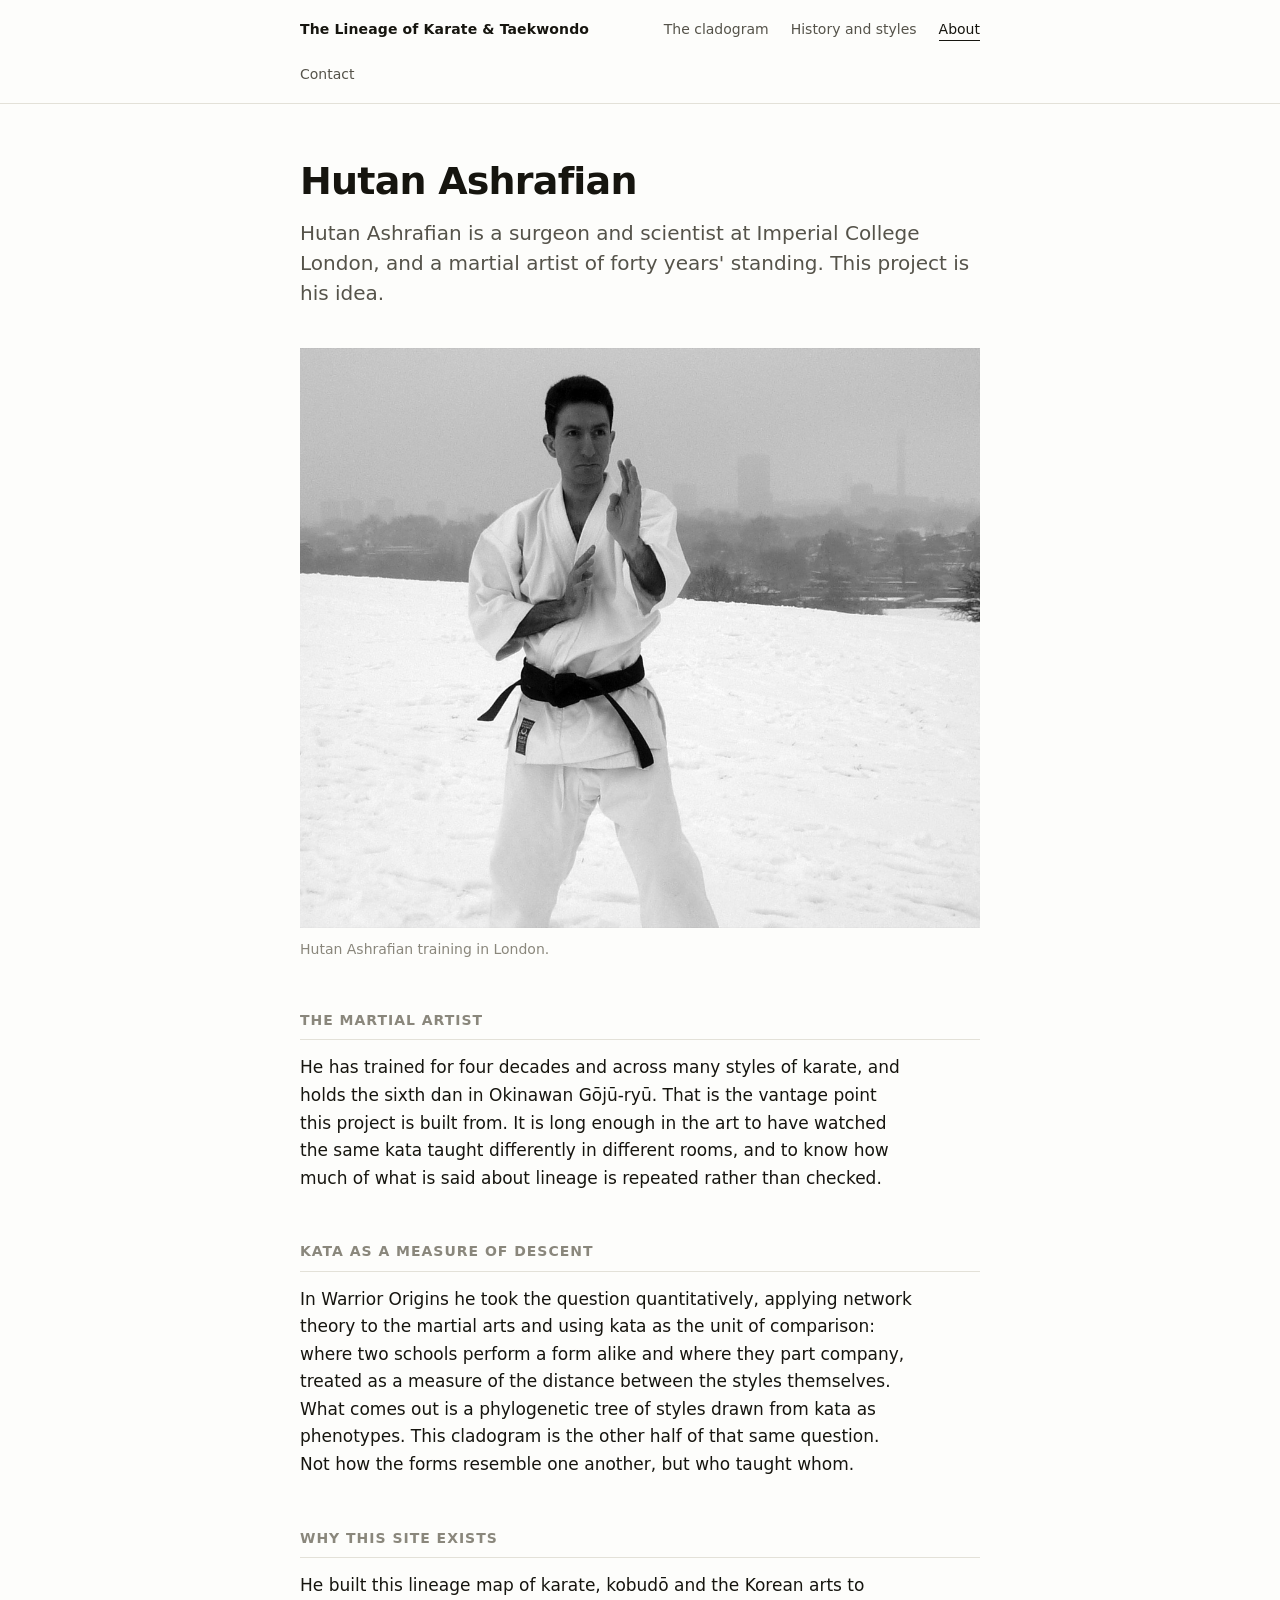
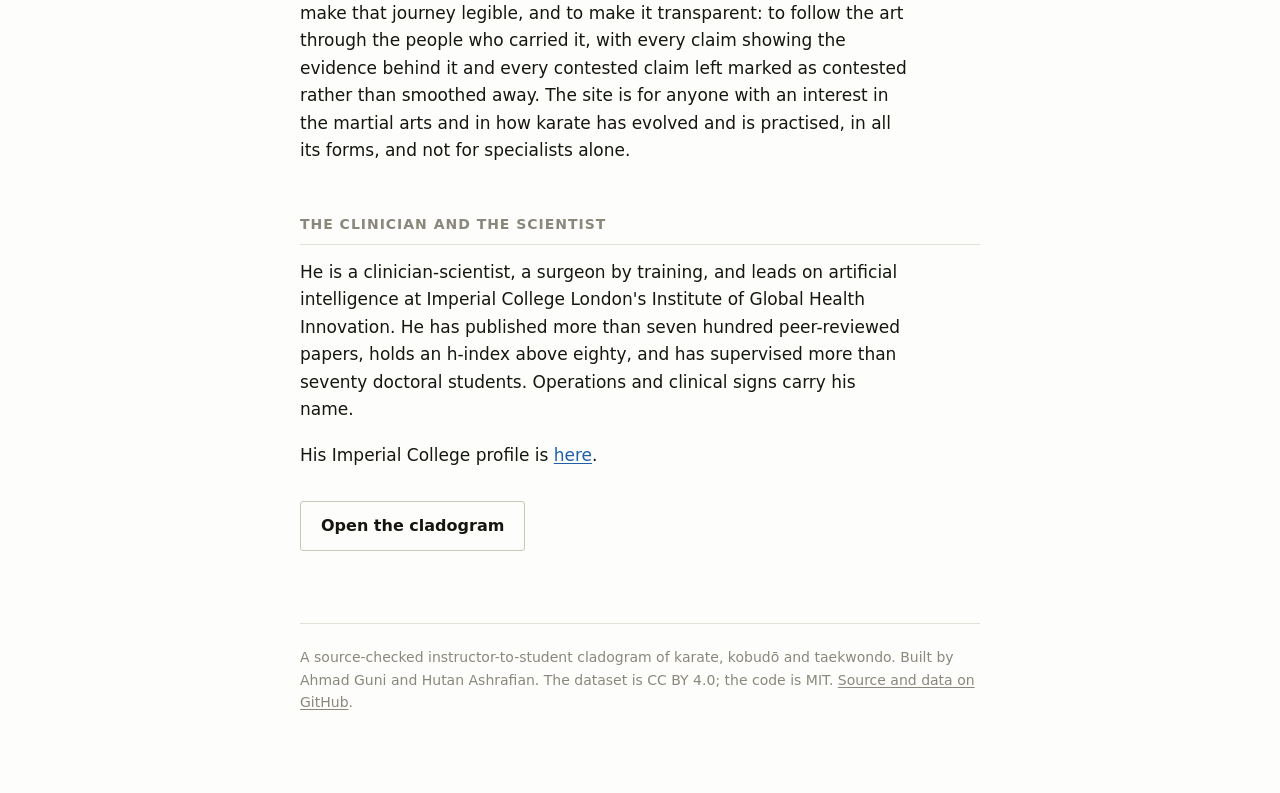
==== docs/about/index.html @ c8b258c3 "A quieter site: typography, measure and space The chart is the graphic on this site, so the pages ar" ====
<!doctype html>
<html lang="en"><head>
<meta charset="utf-8">
<meta name="viewport" content="width=device-width, initial-scale=1">
<title>Hutan Ashrafian — The Lineage of Karate &amp; Taekwondo</title>
<meta name="description" content="Hutan Ashrafian, Institute of Global Health Innovation, Imperial College London, co-author of the karate lineage project.">
<style>
/* Typography and nothing else. The chart is the graphic on this site; these
   pages are for reading, so the only design decisions here are measure, scale
   and space. No gradients, no shadows, no accent panels, no icons. */
:root { color-scheme: light dark;
  --ink: #16150f; --ink-2: #55534a; --muted: #8a877c;
  --rule: #e3e1d8; --rule-2: #c9c6b8; --bg: #fdfdfb; --bg-2: #f7f6f1;
  --link: #1f5fa8; }
@media (prefers-color-scheme: dark) {
  :root { --ink: #f2f1ec; --ink-2: #c0bdb2; --muted: #8a877c;
    --rule: #2b2a26; --rule-2: #3d3b35; --bg: #100f0d; --bg-2: #191814;
    --link: #7fb3f0; }
}
* { box-sizing: border-box; }
html { -webkit-text-size-adjust: 100%; }
body { margin: 0; background: var(--bg); color: var(--ink);
  font: 17px/1.62 -apple-system, BlinkMacSystemFont, "Segoe UI", system-ui, sans-serif;
  font-feature-settings: "kern" 1; text-rendering: optimizeLegibility; }

header { border-bottom: 1px solid var(--rule); }
nav { max-width: 46rem; margin: 0 auto; padding: 18px 28px;
  display: flex; gap: 22px; align-items: baseline; flex-wrap: wrap; }
nav .brand { font-size: 14px; font-weight: 600; letter-spacing: .01em;
  color: var(--ink); margin-right: auto; text-decoration: none; }
nav a { font-size: 14px; color: var(--ink-2); text-decoration: none; }
nav a:hover { color: var(--link); }
nav a.here { color: var(--ink); box-shadow: inset 0 -1px 0 var(--ink); }

main { max-width: 46rem; margin: 0 auto; padding: 56px 28px 80px; }
h1 { font-size: clamp(30px, 5vw, 38px); line-height: 1.14; letter-spacing: -.021em;
  font-weight: 660; margin: 0 0 14px; }
.standfirst { font-size: 20px; line-height: 1.5; color: var(--ink-2);
  margin: 0 0 40px; max-width: 34em; }
h2 { font-size: 14px; font-weight: 660; letter-spacing: .07em; text-transform: uppercase;
  color: var(--muted); margin: 48px 0 14px; padding-bottom: 8px;
  border-bottom: 1px solid var(--rule); }
p { margin: 0 0 18px; max-width: 36em; }
a { color: var(--link); text-decoration-thickness: 1px; text-underline-offset: 2px; }

figure { margin: 0 0 40px; }
figure img { width: 100%; height: auto; display: block; }
figcaption { font-size: 14px; color: var(--muted); margin-top: 10px; }

table { border-collapse: collapse; width: 100%; margin: 4px 0 30px; font-size: 15px;
  font-variant-numeric: tabular-nums; }
th { text-align: left; font-size: 11.5px; font-weight: 620; letter-spacing: .06em;
  text-transform: uppercase; color: var(--muted);
  border-bottom: 1px solid var(--rule-2); padding: 0 16px 8px 0; }
td { padding: 9px 16px 9px 0; border-bottom: 1px solid var(--rule);
  vertical-align: baseline; color: var(--ink-2); }
td:first-child { color: var(--ink); font-weight: 560; }
td.num, th.num { text-align: right; padding-right: 0; }
tbody tr:last-child td { border-bottom: 0; }

.note { font-size: 15px; color: var(--muted); max-width: 36em;
  padding-left: 18px; border-left: 2px solid var(--rule); margin: 26px 0; }
.gap { border-left-color: #b4462f; }
.gap b { color: #b4462f; font-weight: 600; }

.cta { display: inline-block; margin: 14px 0 0; font-size: 16px; font-weight: 560;
  color: var(--ink); text-decoration: none;
  border: 1px solid var(--rule-2); border-radius: 3px; padding: 11px 20px; }
.cta:hover { border-color: var(--ink); }

footer { max-width: 46rem; margin: 72px auto 0; padding-top: 22px;
  border-top: 1px solid var(--rule); font-size: 14px; line-height: 1.6;
  color: var(--muted); }
footer a { color: var(--muted); }
footer a:hover { color: var(--link); }

@media (max-width: 620px) {
  body { font-size: 16px; }
  main { padding: 40px 20px 64px; }
  nav { padding: 15px 20px; gap: 16px; }
  .standfirst { font-size: 18px; }
  table { font-size: 14px; } td, th { padding-right: 10px; }
}
</style>
</head><body>
<header><nav><a class="brand" href="../">The Lineage of Karate &amp; Taekwondo</a><a href="../">The cladogram</a><a href="../history/">History and styles</a><a href="../about/" class="here">About</a><a href="../contact/">Contact</a></nav></header>
<main>

<h1>Hutan Ashrafian</h1>
<p class="standfirst" data-key="about.standfirst">Hutan Ashrafian is a surgeon and scientist at Imperial College London, and a martial artist of forty years' standing. This project is his idea.</p>

<figure>
  <img src="../img/hutan-training.jpg" width="1100" height="939" loading="lazy"
       alt="Hutan Ashrafian in a white karategi and black belt, standing in a guard
            position on snow-covered ground, with a city skyline behind him.">
  <figcaption><span data-key="about.caption">Hutan Ashrafian training in London.</span></figcaption>
</figure>

<h2>The martial artist</h2>
<p data-key="about.karate">He has trained for four decades and across many styles of karate, and holds the sixth dan in Okinawan Gōjū-ryū. That is the vantage point this project is built from. It is long enough in the art to have watched the same kata taught differently in different rooms, and to know how much of what is said about lineage is repeated rather than checked.</p>

<h2>Kata as a measure of descent</h2>
<p data-key="about.origins">In Warrior Origins he took the question quantitatively, applying network theory to the martial arts and using kata as the unit of comparison: where two schools perform a form alike and where they part company, treated as a measure of the distance between the styles themselves. What comes out is a phylogenetic tree of styles drawn from kata as phenotypes. This cladogram is the other half of that same question. Not how the forms resemble one another, but who taught whom.</p>

<h2>Why this site exists</h2>
<p data-key="about.project">He built this lineage map of karate, kobudō and the Korean arts to make that journey legible, and to make it transparent: to follow the art through the people who carried it, with every claim showing the evidence behind it and every contested claim left marked as contested rather than smoothed away. The site is for anyone with an interest in the martial arts and in how karate has evolved and is practised, in all its forms, and not for specialists alone.</p>

<h2>The clinician and the scientist</h2>
<p data-key="about.role">He is a clinician-scientist, a surgeon by training, and leads on artificial intelligence at Imperial College London's Institute of Global Health Innovation. He has published more than seven hundred peer-reviewed papers, holds an h-index above eighty, and has supervised more than seventy doctoral students. Operations and clinical signs carry his name.</p>

<p>His Imperial College profile is
<a href="https://profiles.imperial.ac.uk/h.ashrafian">here</a>.</p>

<p><a class="cta" href="../">Open the cladogram</a></p>

<div id="editbar" hidden></div>
<footer>A source-checked instructor-to-student cladogram of karate, kobudō and taekwondo.
Built by Ahmad Guni and Hutan Ashrafian. The dataset is CC BY 4.0; the code is MIT.
<a href="https://github.com/amg-ai-labs/karate-lineage">Source and data on GitHub</a>.</footer>
</main>
<script id="content" type="application/json">{"history": {"standfirst": "Karate's history is usually told as a lineage chart on a dojo wall. This project treats it as a dataset instead, and every figure on this page is computed from it rather than typed.", "towns": "Before karate had that name it was ti, and it was practised in the Ryukyu Kingdom in three places a few miles apart and quite distinct: Shuri, the royal capital; Naha, the port; and Tomari, the smaller harbour between them. The distinction is not geographical trivia. It is the deepest division in the data, and almost every style alive today traces to one of them, or to Kanbun Uechi's separate importation from Fujian.", "chinese": "Every Okinawan tradition names Chinese teachers, and almost none of them can be identified with confidence. Ryu Ryu Ko, who taught Higaonna Kanryo, has no securely established Chinese name. Kusanku is a title rather than a name. The dataset records these figures because the tradition does, marks them at low confidence, and does not pretend the identification is settled.", "founding": "Almost nothing called a ryu is older than the twentieth century. The names arrived when the art was formalised, taken to Japan and taught in schools and universities, which is why a style's founding date is so often decades after the death of the man it claims descent from.", "anachronism": "That ordering is also a warning about lineage charts. A style founded in 1956 cannot have been practised by a man who died in 1915, however genuinely he stands in its ancestry. The pipeline enforces this: a style tag that postdates a person's lifetime is dropped, on the principle that descent is not membership.", "kata": "Kata carry history that the lineage charts lose, because a form travels even when the teaching relationship is unrecorded. Each is held with its meaning, era, likely creator and modifier, the styles that practise it, and its relationship to similarly named forms: the same kata under another name, a close variant, a later derivative, a shared ancestor, or merely a shared name.", "reading": "People sit in the decade they were born, so the chart is a timeline as well as a tree. Line weight and pattern carry meaning: a solid line is the teacher whose style the student went on to carry, a dash-dot line is study that did not carry the style, and dots mean the claim is thinly evidenced. Colour is the originating tradition. The full key is in the chart itself."}, "about": {"caption": "Hutan Ashrafian training in London.", "standfirst": "Hutan Ashrafian is a surgeon and scientist at Imperial College London, and a martial artist of forty years' standing. This project is his idea.", "karate": "He has trained for four decades and across many styles of karate, and holds the sixth dan in Okinawan Gōjū-ryū. That is the vantage point this project is built from. It is long enough in the art to have watched the same kata taught differently in different rooms, and to know how much of what is said about lineage is repeated rather than checked.", "origins": "In Warrior Origins he took the question quantitatively, applying network theory to the martial arts and using kata as the unit of comparison: where two schools perform a form alike and where they part company, treated as a measure of the distance between the styles themselves. What comes out is a phylogenetic tree of styles drawn from kata as phenotypes. This cladogram is the other half of that same question. Not how the forms resemble one another, but who taught whom.", "project": "He built this lineage map of karate, kobudō and the Korean arts to make that journey legible, and to make it transparent: to follow the art through the people who carried it, with every claim showing the evidence behind it and every contested claim left marked as contested rather than smoothed away. The site is for anyone with an interest in the martial arts and in how karate has evolved and is practised, in all its forms, and not for specialists alone.", "role": "He is a clinician-scientist, a surgeon by training, and leads on artificial intelligence at Imperial College London's Institute of Global Health Innovation. He has published more than seven hundred peer-reviewed papers, holds an h-index above eighty, and has supervised more than seventy doctoral students. Operations and clinical signs carry his name."}, "contact": {"standfirst": "Corrections are welcome, and the more specific they are the better.", "corrections": "If something here is wrong and you know the material, the most useful thing you can send is the claim, the correction, and where the correction comes from. A claim with no source is not a weak claim, it is not a claim: it will be recorded at low confidence or not at all. Page references from books are ideal, and Japanese, Okinawan, Chinese and Korean sources are especially welcome.", "how": "The surest route is the issue tracker on GitHub, because a correction filed there is recorded with its reasoning and can be traced afterwards by anyone who wonders why a claim reads as it does. Corrections sent privately are welcome too, and are treated the same way: they go into the override files with their source and their reason attached.", "issues": "Anything technical, or a correction you would rather file publicly, can go to the issue tracker on GitHub, where it is recorded with its reasoning and can be traced afterwards.", "citation": "If you use the dataset, please cite it. The citation is in CITATION.cff in the repository, and the data is CC BY 4.0."}}</script>
<script>
/* Editing the prose from the page. Add #edit to the address to turn every
   passage into a text box. Nothing is saved to the site, which is static and
   has no server: the button downloads site_content.json, and dropping that
   file into pipeline/ and rebuilding is what publishes it. That is the same
   route every correction in this project takes. */
(function () {
  var on = location.hash.indexOf("edit") >= 0;
  var bar = document.getElementById("editbar");
  function paint() {
    bar.hidden = !on;
    bar.textContent = "";
    document.querySelectorAll("[data-key]").forEach(function (el) {
      el.contentEditable = on ? "true" : "false";
      el.style.outline = on ? "1px dashed #2a78d6" : "";
      el.style.padding = on ? "2px 4px" : "";
    });
    if (!on) return;
    var msg = document.createElement("p");
    msg.style.cssText = "font-size:14px;color:#52514e;margin:0 0 8px";
    msg.textContent = "Editing this page. The dashed passages are editable. "
      + "Nothing here changes the site until the file is exported and the site rebuilt.";
    var b = document.createElement("button");
    b.textContent = "Download the edited text";
    b.style.cssText = "font:inherit;font-size:14px;font-weight:600;color:#fff;"
      + "background:#2a78d6;border:0;border-radius:7px;padding:9px 16px;cursor:pointer";
    b.onclick = function () {
      var out = JSON.parse(document.getElementById("content").textContent);
      document.querySelectorAll("[data-key]").forEach(function (el) {
        var path = el.dataset.key.split(".");
        var node = out;
        for (var i = 0; i < path.length - 1; i++) node = node[path[i]];
        node[path[path.length - 1]] = el.innerText.trim();
      });
      var a = document.createElement("a");
      a.href = URL.createObjectURL(new Blob([JSON.stringify(out, null, 2)],
        { type: "application/json" }));
      a.download = "site_content.json";
      a.click();
    };
    bar.style.cssText = "border:1px solid #e1e0d9;border-radius:8px;padding:14px 16px;"
      + "margin:24px 0 0;background:#f9f9f7";
    bar.append(msg, b);
  }
  addEventListener("hashchange", function () {
    on = location.hash.indexOf("edit") >= 0; paint();
  });
  paint();
})();
</script>

</body></html>
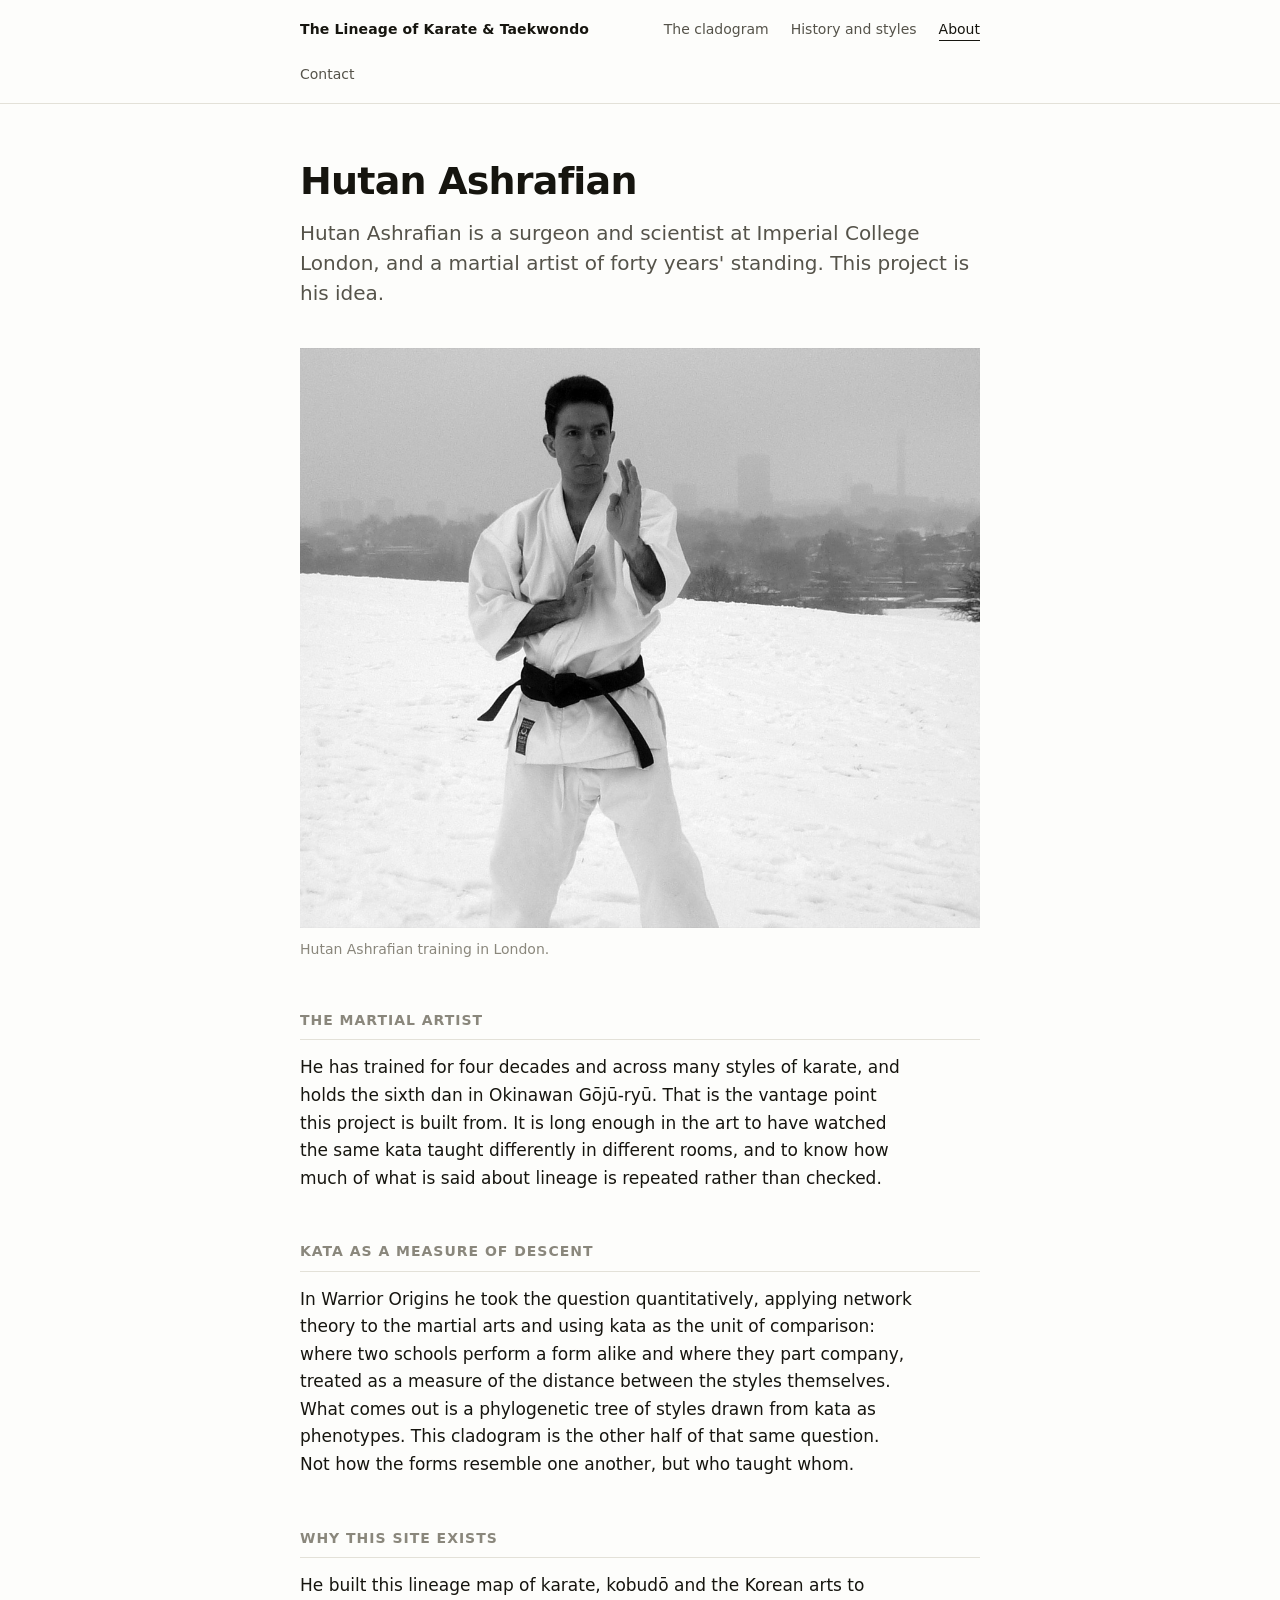
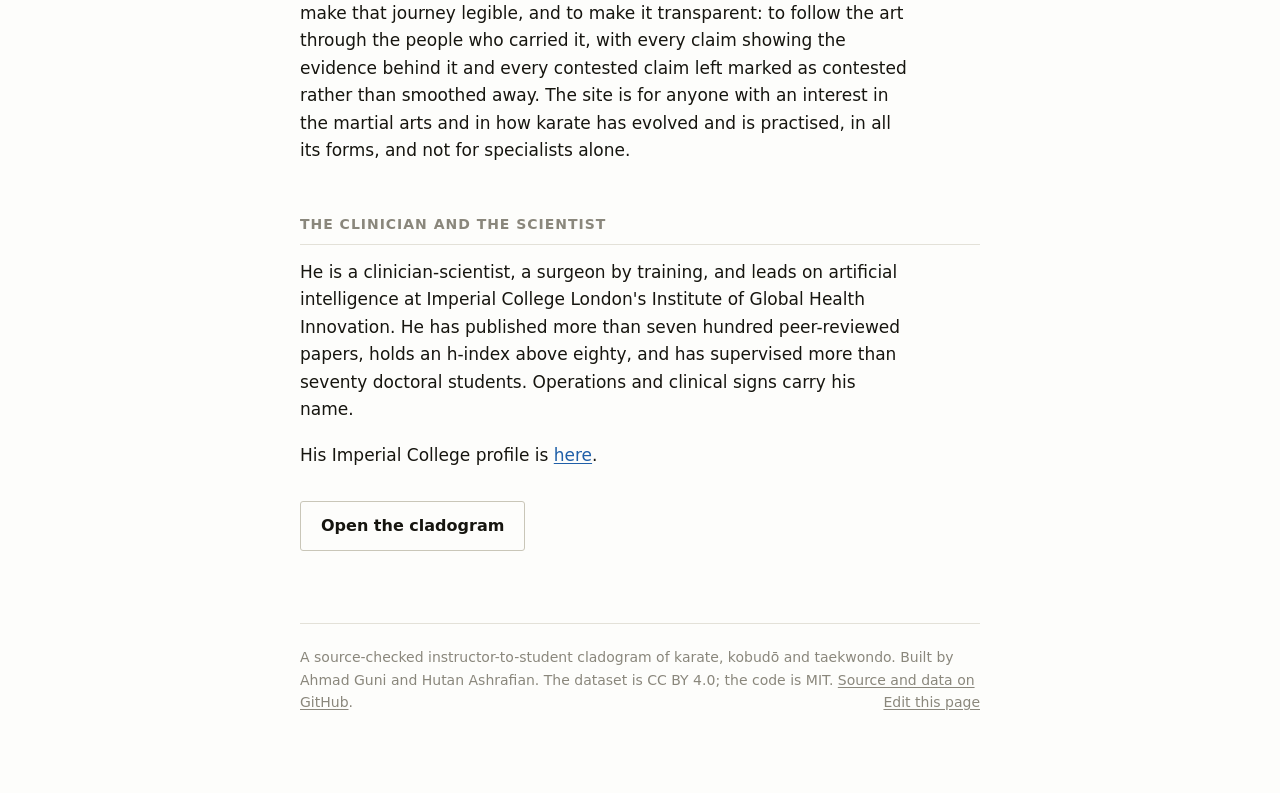
==== commit 28657de1: "TIFF, JPEG and PDF on every surface, asserted as a requirement Two panels genuinely had no image exp" ====
--- a/docs/about/index.html
+++ b/docs/about/index.html
@@ -74,6 +74,19 @@
 footer a { color: var(--muted); }
 footer a:hover { color: var(--link); }
 
+[data-key].editing { outline: 1px dashed var(--rule-2); outline-offset: 6px;
+  border-radius: 2px; }
+[data-key].editing:focus { outline: 1px solid var(--link); }
+#editbar { margin: 40px 0 0; padding: 22px 0 0; border-top: 1px solid var(--rule); }
+.ed-tally { font-size: 14px; color: var(--muted); margin: 0 0 12px; }
+.ed-row { display: flex; gap: 10px; flex-wrap: wrap; }
+.ed-btn { font: inherit; font-size: 15px; color: var(--ink); background: none;
+  border: 1px solid var(--rule-2); border-radius: 3px; padding: 9px 16px; cursor: pointer; }
+.ed-btn:hover { border-color: var(--ink); }
+.ed-btn.primary { border-color: var(--ink); font-weight: 560; }
+.ed-help { font-size: 14px; color: var(--muted); margin: 14px 0 0; max-width: 36em; }
+.ed-open { float: right; }
+
 @media (max-width: 620px) {
   body { font-size: 16px; }
   main { padding: 40px 20px 64px; }
@@ -120,34 +133,65 @@
 </main>
 <script id="content" type="application/json">{"history": {"standfirst": "Karate's history is usually told as a lineage chart on a dojo wall. This project treats it as a dataset instead, and every figure on this page is computed from it rather than typed.", "towns": "Before karate had that name it was ti, and it was practised in the Ryukyu Kingdom in three places a few miles apart and quite distinct: Shuri, the royal capital; Naha, the port; and Tomari, the smaller harbour between them. The distinction is not geographical trivia. It is the deepest division in the data, and almost every style alive today traces to one of them, or to Kanbun Uechi's separate importation from Fujian.", "chinese": "Every Okinawan tradition names Chinese teachers, and almost none of them can be identified with confidence. Ryu Ryu Ko, who taught Higaonna Kanryo, has no securely established Chinese name. Kusanku is a title rather than a name. The dataset records these figures because the tradition does, marks them at low confidence, and does not pretend the identification is settled.", "founding": "Almost nothing called a ryu is older than the twentieth century. The names arrived when the art was formalised, taken to Japan and taught in schools and universities, which is why a style's founding date is so often decades after the death of the man it claims descent from.", "anachronism": "That ordering is also a warning about lineage charts. A style founded in 1956 cannot have been practised by a man who died in 1915, however genuinely he stands in its ancestry. The pipeline enforces this: a style tag that postdates a person's lifetime is dropped, on the principle that descent is not membership.", "kata": "Kata carry history that the lineage charts lose, because a form travels even when the teaching relationship is unrecorded. Each is held with its meaning, era, likely creator and modifier, the styles that practise it, and its relationship to similarly named forms: the same kata under another name, a close variant, a later derivative, a shared ancestor, or merely a shared name.", "reading": "People sit in the decade they were born, so the chart is a timeline as well as a tree. Line weight and pattern carry meaning: a solid line is the teacher whose style the student went on to carry, a dash-dot line is study that did not carry the style, and dots mean the claim is thinly evidenced. Colour is the originating tradition. The full key is in the chart itself."}, "about": {"caption": "Hutan Ashrafian training in London.", "standfirst": "Hutan Ashrafian is a surgeon and scientist at Imperial College London, and a martial artist of forty years' standing. This project is his idea.", "karate": "He has trained for four decades and across many styles of karate, and holds the sixth dan in Okinawan Gōjū-ryū. That is the vantage point this project is built from. It is long enough in the art to have watched the same kata taught differently in different rooms, and to know how much of what is said about lineage is repeated rather than checked.", "origins": "In Warrior Origins he took the question quantitatively, applying network theory to the martial arts and using kata as the unit of comparison: where two schools perform a form alike and where they part company, treated as a measure of the distance between the styles themselves. What comes out is a phylogenetic tree of styles drawn from kata as phenotypes. This cladogram is the other half of that same question. Not how the forms resemble one another, but who taught whom.", "project": "He built this lineage map of karate, kobudō and the Korean arts to make that journey legible, and to make it transparent: to follow the art through the people who carried it, with every claim showing the evidence behind it and every contested claim left marked as contested rather than smoothed away. The site is for anyone with an interest in the martial arts and in how karate has evolved and is practised, in all its forms, and not for specialists alone.", "role": "He is a clinician-scientist, a surgeon by training, and leads on artificial intelligence at Imperial College London's Institute of Global Health Innovation. He has published more than seven hundred peer-reviewed papers, holds an h-index above eighty, and has supervised more than seventy doctoral students. Operations and clinical signs carry his name."}, "contact": {"standfirst": "Corrections are welcome, and the more specific they are the better.", "corrections": "If something here is wrong and you know the material, the most useful thing you can send is the claim, the correction, and where the correction comes from. A claim with no source is not a weak claim, it is not a claim: it will be recorded at low confidence or not at all. Page references from books are ideal, and Japanese, Okinawan, Chinese and Korean sources are especially welcome.", "how": "The surest route is the issue tracker on GitHub, because a correction filed there is recorded with its reasoning and can be traced afterwards by anyone who wonders why a claim reads as it does. Corrections sent privately are welcome too, and are treated the same way: they go into the override files with their source and their reason attached.", "issues": "Anything technical, or a correction you would rather file publicly, can go to the issue tracker on GitHub, where it is recorded with its reasoning and can be traced afterwards.", "citation": "If you use the dataset, please cite it. The citation is in CITATION.cff in the repository, and the data is CC BY 4.0."}}</script>
 <script>
-/* Editing the prose from the page. Add #edit to the address to turn every
-   passage into a text box. Nothing is saved to the site, which is static and
-   has no server: the button downloads site_content.json, and dropping that
-   file into pipeline/ and rebuilding is what publishes it. That is the same
-   route every correction in this project takes. */
+/* Editing the prose from the page itself.
+
+   Static site, no server, so nothing here writes to the web. What it does do is
+   keep your edits in this browser while you work, so you can rewrite a passage,
+   reload, come back tomorrow and still see it. When you are content, one button
+   downloads site_content.json; dropping that into pipeline/ and rebuilding is
+   what publishes it. Same route as every data correction in this project. */
 (function () {
+  var KEY = "karate-site-edits";
+  var store = {};
+  try { store = JSON.parse(localStorage.getItem(KEY) || "{}"); } catch (e) {}
   var on = location.hash.indexOf("edit") >= 0;
   var bar = document.getElementById("editbar");
-  function paint() {
+  var fields = [].slice.call(document.querySelectorAll("[data-key]"));
+
+  // apply anything already edited in this browser, whether or not editing is on
+  fields.forEach(function (el) {
+    if (store[el.dataset.key] !== undefined) el.textContent = store[el.dataset.key];
+  });
+
+  function save() {
+    fields.forEach(function (el) {
+      var base = el.dataset.original;
+      var now = el.innerText.trim();
+      if (now === base) delete store[el.dataset.key];
+      else store[el.dataset.key] = now;
+    });
+    try { localStorage.setItem(KEY, JSON.stringify(store)); } catch (e) {}
+    count();
+  }
+  var tally;
+  function count() {
+    if (!tally) return;
+    var n = Object.keys(store).length;
+    tally.textContent = n
+      ? n + (n === 1 ? " passage" : " passages") + " rewritten in this browser, not yet published."
+      : "No changes yet. Click any passage and type.";
+  }
+
+  function build() {
+    bar.textContent = "";
     bar.hidden = !on;
-    bar.textContent = "";
-    document.querySelectorAll("[data-key]").forEach(function (el) {
+    fields.forEach(function (el) {
+      if (el.dataset.original === undefined) el.dataset.original = el.innerText.trim();
       el.contentEditable = on ? "true" : "false";
-      el.style.outline = on ? "1px dashed #2a78d6" : "";
-      el.style.padding = on ? "2px 4px" : "";
+      el.classList.toggle("editing", on);
+      if (on && !el._wired) { el._wired = true; el.addEventListener("input", save); }
     });
     if (!on) return;
-    var msg = document.createElement("p");
-    msg.style.cssText = "font-size:14px;color:#52514e;margin:0 0 8px";
-    msg.textContent = "Editing this page. The dashed passages are editable. "
-      + "Nothing here changes the site until the file is exported and the site rebuilt.";
-    var b = document.createElement("button");
-    b.textContent = "Download the edited text";
-    b.style.cssText = "font:inherit;font-size:14px;font-weight:600;color:#fff;"
-      + "background:#2a78d6;border:0;border-radius:7px;padding:9px 16px;cursor:pointer";
-    b.onclick = function () {
+    tally = document.createElement("p"); tally.className = "ed-tally";
+    var row = document.createElement("div"); row.className = "ed-row";
+    function btn(label, fn, primary) {
+      var b = document.createElement("button");
+      b.className = "ed-btn" + (primary ? " primary" : "");
+      b.textContent = label; b.onclick = fn; row.appendChild(b); return b;
+    }
+    btn("Download the edited text", function () {
       var out = JSON.parse(document.getElementById("content").textContent);
-      document.querySelectorAll("[data-key]").forEach(function (el) {
+      fields.forEach(function (el) {
         var path = el.dataset.key.split(".");
         var node = out;
         for (var i = 0; i < path.length - 1; i++) node = node[path[i]];
@@ -156,18 +200,37 @@
       var a = document.createElement("a");
       a.href = URL.createObjectURL(new Blob([JSON.stringify(out, null, 2)],
         { type: "application/json" }));
-      a.download = "site_content.json";
-      a.click();
-    };
-    bar.style.cssText = "border:1px solid #e1e0d9;border-radius:8px;padding:14px 16px;"
-      + "margin:24px 0 0;background:#f9f9f7";
-    bar.append(msg, b);
-  }
+      a.download = "site_content.json"; a.click();
+    }, true);
+    btn("Revert this page", function () {
+      fields.forEach(function (el) {
+        el.textContent = el.dataset.original;
+        delete store[el.dataset.key];
+      });
+      try { localStorage.setItem(KEY, JSON.stringify(store)); } catch (e) {}
+      count();
+    });
+    btn("Done", function () { location.hash = ""; });
+    var help = document.createElement("p"); help.className = "ed-help";
+    help.textContent = "Click any outlined passage and rewrite it. Your changes stay in "
+      + "this browser as you work. To publish them, download the file and give it to me, "
+      + "or drop it into pipeline/ and rebuild.";
+    bar.append(tally, row, help);
+    count();
+  }
+
   addEventListener("hashchange", function () {
-    on = location.hash.indexOf("edit") >= 0; paint();
+    on = location.hash.indexOf("edit") >= 0; build();
   });
-  paint();
+  build();
+
+  // a way in that does not require knowing about the hash
+  var f = document.querySelector("footer");
+  if (f) {
+    var link = document.createElement("a");
+    link.href = "#edit"; link.className = "ed-open"; link.textContent = "Edit this page";
+    f.append(document.createTextNode(" "), link);
+  }
 })();
 </script>
-
 </body></html>
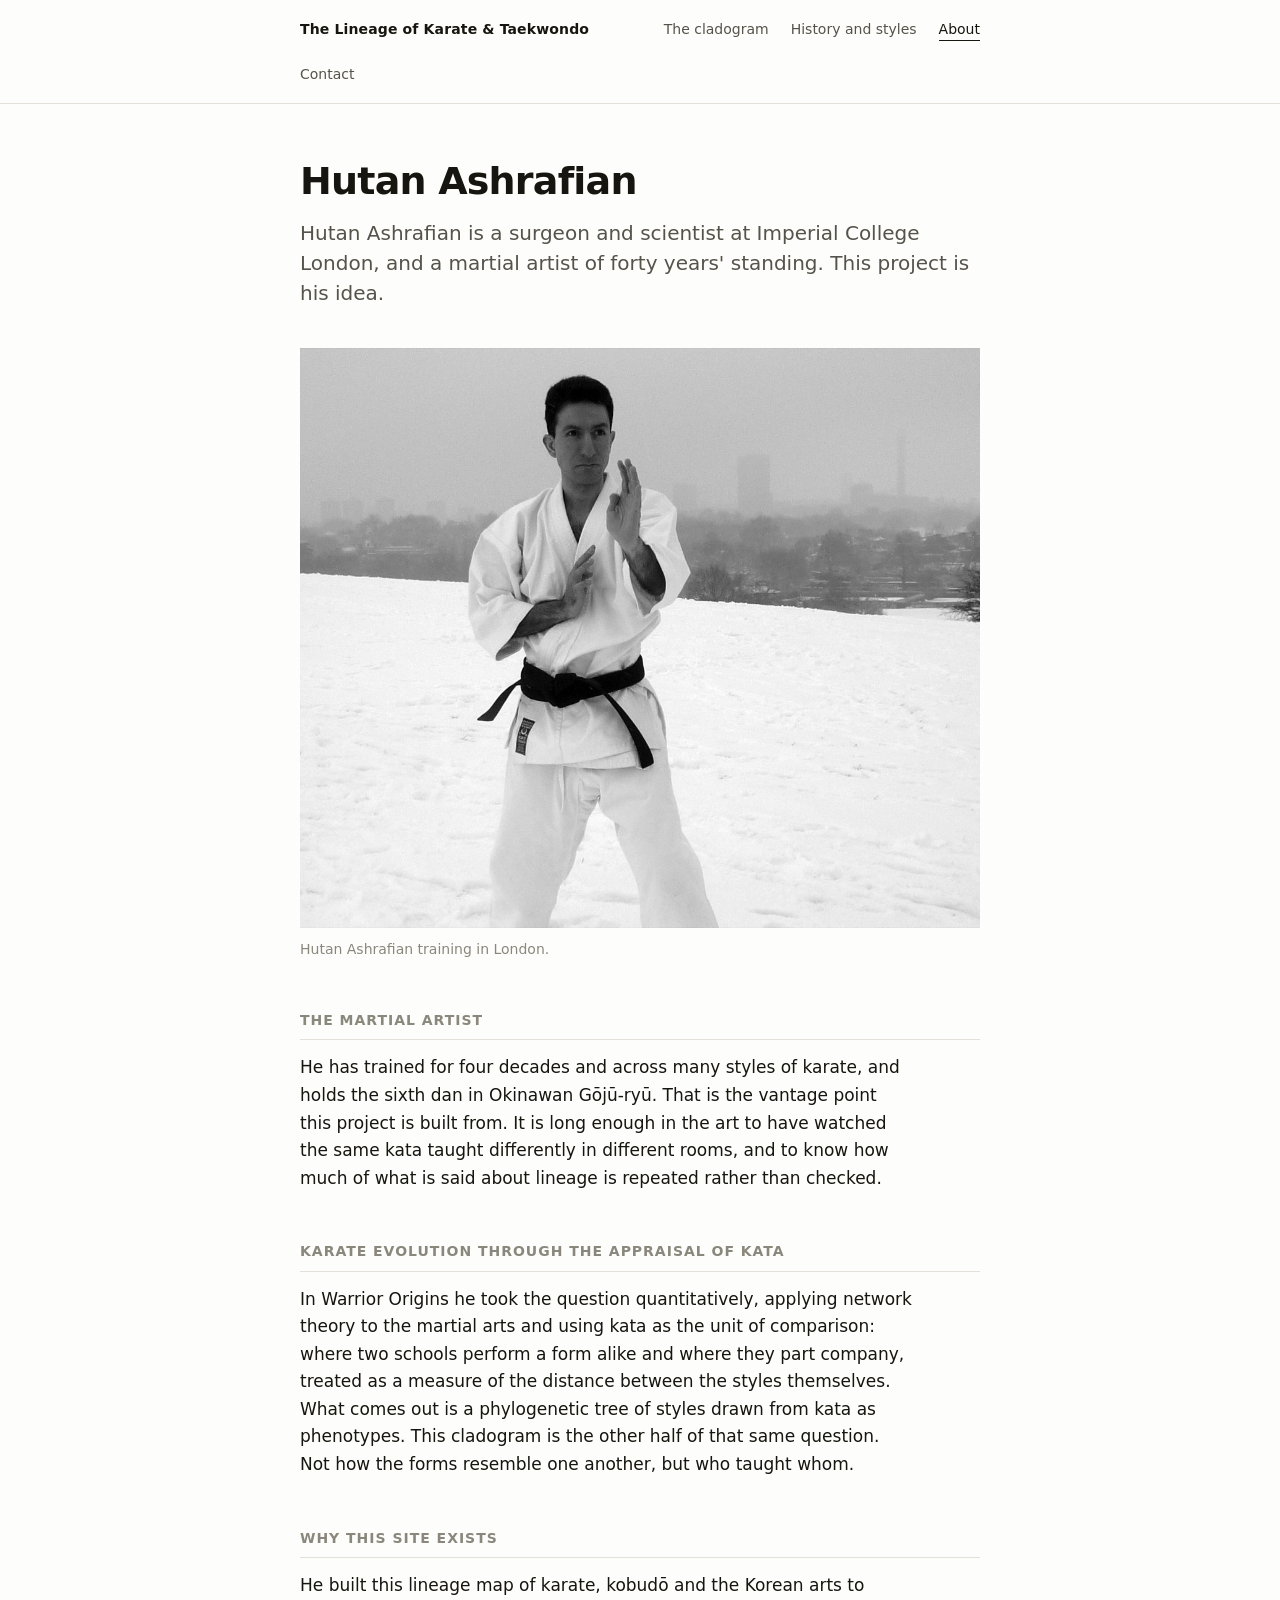
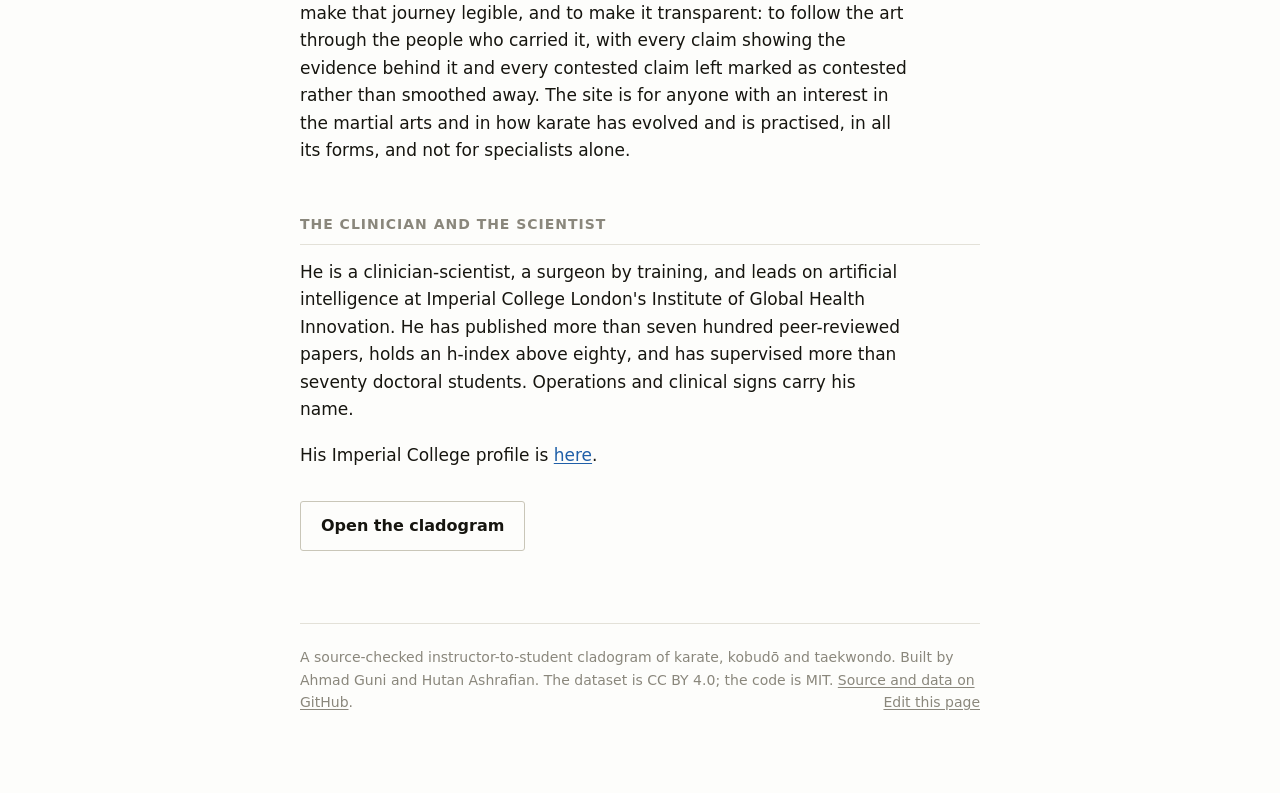
==== commit 9d37182a: "Karate evolution through the appraisal of kata The heading renamed as asked. It is the better title:" ====
--- a/docs/about/index.html
+++ b/docs/about/index.html
@@ -109,16 +109,16 @@
   <figcaption><span data-key="about.caption">Hutan Ashrafian training in London.</span></figcaption>
 </figure>
 
-<h2>The martial artist</h2>
+<h2 data-key="about.h_karate">The martial artist</h2>
 <p data-key="about.karate">He has trained for four decades and across many styles of karate, and holds the sixth dan in Okinawan Gōjū-ryū. That is the vantage point this project is built from. It is long enough in the art to have watched the same kata taught differently in different rooms, and to know how much of what is said about lineage is repeated rather than checked.</p>
 
-<h2>Kata as a measure of descent</h2>
+<h2 data-key="about.h_origins">Karate evolution through the appraisal of kata</h2>
 <p data-key="about.origins">In Warrior Origins he took the question quantitatively, applying network theory to the martial arts and using kata as the unit of comparison: where two schools perform a form alike and where they part company, treated as a measure of the distance between the styles themselves. What comes out is a phylogenetic tree of styles drawn from kata as phenotypes. This cladogram is the other half of that same question. Not how the forms resemble one another, but who taught whom.</p>
 
-<h2>Why this site exists</h2>
+<h2 data-key="about.h_project">Why this site exists</h2>
 <p data-key="about.project">He built this lineage map of karate, kobudō and the Korean arts to make that journey legible, and to make it transparent: to follow the art through the people who carried it, with every claim showing the evidence behind it and every contested claim left marked as contested rather than smoothed away. The site is for anyone with an interest in the martial arts and in how karate has evolved and is practised, in all its forms, and not for specialists alone.</p>
 
-<h2>The clinician and the scientist</h2>
+<h2 data-key="about.h_role">The clinician and the scientist</h2>
 <p data-key="about.role">He is a clinician-scientist, a surgeon by training, and leads on artificial intelligence at Imperial College London's Institute of Global Health Innovation. He has published more than seven hundred peer-reviewed papers, holds an h-index above eighty, and has supervised more than seventy doctoral students. Operations and clinical signs carry his name.</p>
 
 <p>His Imperial College profile is
@@ -131,7 +131,7 @@
 Built by Ahmad Guni and Hutan Ashrafian. The dataset is CC BY 4.0; the code is MIT.
 <a href="https://github.com/amg-ai-labs/karate-lineage">Source and data on GitHub</a>.</footer>
 </main>
-<script id="content" type="application/json">{"history": {"standfirst": "Karate's history is usually told as a lineage chart on a dojo wall. This project treats it as a dataset instead, and every figure on this page is computed from it rather than typed.", "towns": "Before karate had that name it was ti, and it was practised in the Ryukyu Kingdom in three places a few miles apart and quite distinct: Shuri, the royal capital; Naha, the port; and Tomari, the smaller harbour between them. The distinction is not geographical trivia. It is the deepest division in the data, and almost every style alive today traces to one of them, or to Kanbun Uechi's separate importation from Fujian.", "chinese": "Every Okinawan tradition names Chinese teachers, and almost none of them can be identified with confidence. Ryu Ryu Ko, who taught Higaonna Kanryo, has no securely established Chinese name. Kusanku is a title rather than a name. The dataset records these figures because the tradition does, marks them at low confidence, and does not pretend the identification is settled.", "founding": "Almost nothing called a ryu is older than the twentieth century. The names arrived when the art was formalised, taken to Japan and taught in schools and universities, which is why a style's founding date is so often decades after the death of the man it claims descent from.", "anachronism": "That ordering is also a warning about lineage charts. A style founded in 1956 cannot have been practised by a man who died in 1915, however genuinely he stands in its ancestry. The pipeline enforces this: a style tag that postdates a person's lifetime is dropped, on the principle that descent is not membership.", "kata": "Kata carry history that the lineage charts lose, because a form travels even when the teaching relationship is unrecorded. Each is held with its meaning, era, likely creator and modifier, the styles that practise it, and its relationship to similarly named forms: the same kata under another name, a close variant, a later derivative, a shared ancestor, or merely a shared name.", "reading": "People sit in the decade they were born, so the chart is a timeline as well as a tree. Line weight and pattern carry meaning: a solid line is the teacher whose style the student went on to carry, a dash-dot line is study that did not carry the style, and dots mean the claim is thinly evidenced. Colour is the originating tradition. The full key is in the chart itself."}, "about": {"caption": "Hutan Ashrafian training in London.", "standfirst": "Hutan Ashrafian is a surgeon and scientist at Imperial College London, and a martial artist of forty years' standing. This project is his idea.", "karate": "He has trained for four decades and across many styles of karate, and holds the sixth dan in Okinawan Gōjū-ryū. That is the vantage point this project is built from. It is long enough in the art to have watched the same kata taught differently in different rooms, and to know how much of what is said about lineage is repeated rather than checked.", "origins": "In Warrior Origins he took the question quantitatively, applying network theory to the martial arts and using kata as the unit of comparison: where two schools perform a form alike and where they part company, treated as a measure of the distance between the styles themselves. What comes out is a phylogenetic tree of styles drawn from kata as phenotypes. This cladogram is the other half of that same question. Not how the forms resemble one another, but who taught whom.", "project": "He built this lineage map of karate, kobudō and the Korean arts to make that journey legible, and to make it transparent: to follow the art through the people who carried it, with every claim showing the evidence behind it and every contested claim left marked as contested rather than smoothed away. The site is for anyone with an interest in the martial arts and in how karate has evolved and is practised, in all its forms, and not for specialists alone.", "role": "He is a clinician-scientist, a surgeon by training, and leads on artificial intelligence at Imperial College London's Institute of Global Health Innovation. He has published more than seven hundred peer-reviewed papers, holds an h-index above eighty, and has supervised more than seventy doctoral students. Operations and clinical signs carry his name."}, "contact": {"standfirst": "Corrections are welcome, and the more specific they are the better.", "corrections": "If something here is wrong and you know the material, the most useful thing you can send is the claim, the correction, and where the correction comes from. A claim with no source is not a weak claim, it is not a claim: it will be recorded at low confidence or not at all. Page references from books are ideal, and Japanese, Okinawan, Chinese and Korean sources are especially welcome.", "how": "The surest route is the issue tracker on GitHub, because a correction filed there is recorded with its reasoning and can be traced afterwards by anyone who wonders why a claim reads as it does. Corrections sent privately are welcome too, and are treated the same way: they go into the override files with their source and their reason attached.", "issues": "Anything technical, or a correction you would rather file publicly, can go to the issue tracker on GitHub, where it is recorded with its reasoning and can be traced afterwards.", "citation": "If you use the dataset, please cite it. The citation is in CITATION.cff in the repository, and the data is CC BY 4.0."}}</script>
+<script id="content" type="application/json">{"history": {"standfirst": "Karate's history is usually told as a lineage chart on a dojo wall. This project treats it as a dataset instead, and every figure on this page is computed from it rather than typed.", "towns": "Before karate had that name it was ti, and it was practised in the Ryukyu Kingdom in three places a few miles apart and quite distinct: Shuri, the royal capital; Naha, the port; and Tomari, the smaller harbour between them. The distinction is not geographical trivia. It is the deepest division in the data, and almost every style alive today traces to one of them, or to Kanbun Uechi's separate importation from Fujian.", "chinese": "Every Okinawan tradition names Chinese teachers, and almost none of them can be identified with confidence. Ryu Ryu Ko, who taught Higaonna Kanryo, has no securely established Chinese name. Kusanku is a title rather than a name. The dataset records these figures because the tradition does, marks them at low confidence, and does not pretend the identification is settled.", "founding": "Almost nothing called a ryu is older than the twentieth century. The names arrived when the art was formalised, taken to Japan and taught in schools and universities, which is why a style's founding date is so often decades after the death of the man it claims descent from.", "anachronism": "That ordering is also a warning about lineage charts. A style founded in 1956 cannot have been practised by a man who died in 1915, however genuinely he stands in its ancestry. The pipeline enforces this: a style tag that postdates a person's lifetime is dropped, on the principle that descent is not membership.", "kata": "Kata carry history that the lineage charts lose, because a form travels even when the teaching relationship is unrecorded. Each is held with its meaning, era, likely creator and modifier, the styles that practise it, and its relationship to similarly named forms: the same kata under another name, a close variant, a later derivative, a shared ancestor, or merely a shared name.", "reading": "People sit in the decade they were born, so the chart is a timeline as well as a tree. Line weight and pattern carry meaning: a solid line is the teacher whose style the student went on to carry, a dash-dot line is study that did not carry the style, and dots mean the claim is thinly evidenced. Colour is the originating tradition. The full key is in the chart itself."}, "about": {"caption": "Hutan Ashrafian training in London.", "h_karate": "The martial artist", "h_origins": "Karate evolution through the appraisal of kata", "h_project": "Why this site exists", "h_role": "The clinician and the scientist", "standfirst": "Hutan Ashrafian is a surgeon and scientist at Imperial College London, and a martial artist of forty years' standing. This project is his idea.", "karate": "He has trained for four decades and across many styles of karate, and holds the sixth dan in Okinawan Gōjū-ryū. That is the vantage point this project is built from. It is long enough in the art to have watched the same kata taught differently in different rooms, and to know how much of what is said about lineage is repeated rather than checked.", "origins": "In Warrior Origins he took the question quantitatively, applying network theory to the martial arts and using kata as the unit of comparison: where two schools perform a form alike and where they part company, treated as a measure of the distance between the styles themselves. What comes out is a phylogenetic tree of styles drawn from kata as phenotypes. This cladogram is the other half of that same question. Not how the forms resemble one another, but who taught whom.", "project": "He built this lineage map of karate, kobudō and the Korean arts to make that journey legible, and to make it transparent: to follow the art through the people who carried it, with every claim showing the evidence behind it and every contested claim left marked as contested rather than smoothed away. The site is for anyone with an interest in the martial arts and in how karate has evolved and is practised, in all its forms, and not for specialists alone.", "role": "He is a clinician-scientist, a surgeon by training, and leads on artificial intelligence at Imperial College London's Institute of Global Health Innovation. He has published more than seven hundred peer-reviewed papers, holds an h-index above eighty, and has supervised more than seventy doctoral students. Operations and clinical signs carry his name."}, "contact": {"standfirst": "Corrections are welcome, and the more specific they are the better.", "corrections": "If something here is wrong and you know the material, the most useful thing you can send is the claim, the correction, and where the correction comes from. A claim with no source is not a weak claim, it is not a claim: it will be recorded at low confidence or not at all. Page references from books are ideal, and Japanese, Okinawan, Chinese and Korean sources are especially welcome.", "how": "The surest route is the issue tracker on GitHub, because a correction filed there is recorded with its reasoning and can be traced afterwards by anyone who wonders why a claim reads as it does. Corrections sent privately are welcome too, and are treated the same way: they go into the override files with their source and their reason attached.", "issues": "Anything technical, or a correction you would rather file publicly, can go to the issue tracker on GitHub, where it is recorded with its reasoning and can be traced afterwards.", "citation": "If you use the dataset, please cite it. The citation is in CITATION.cff in the repository, and the data is CC BY 4.0."}}</script>
 <script>
 /* Editing the prose from the page itself.
 
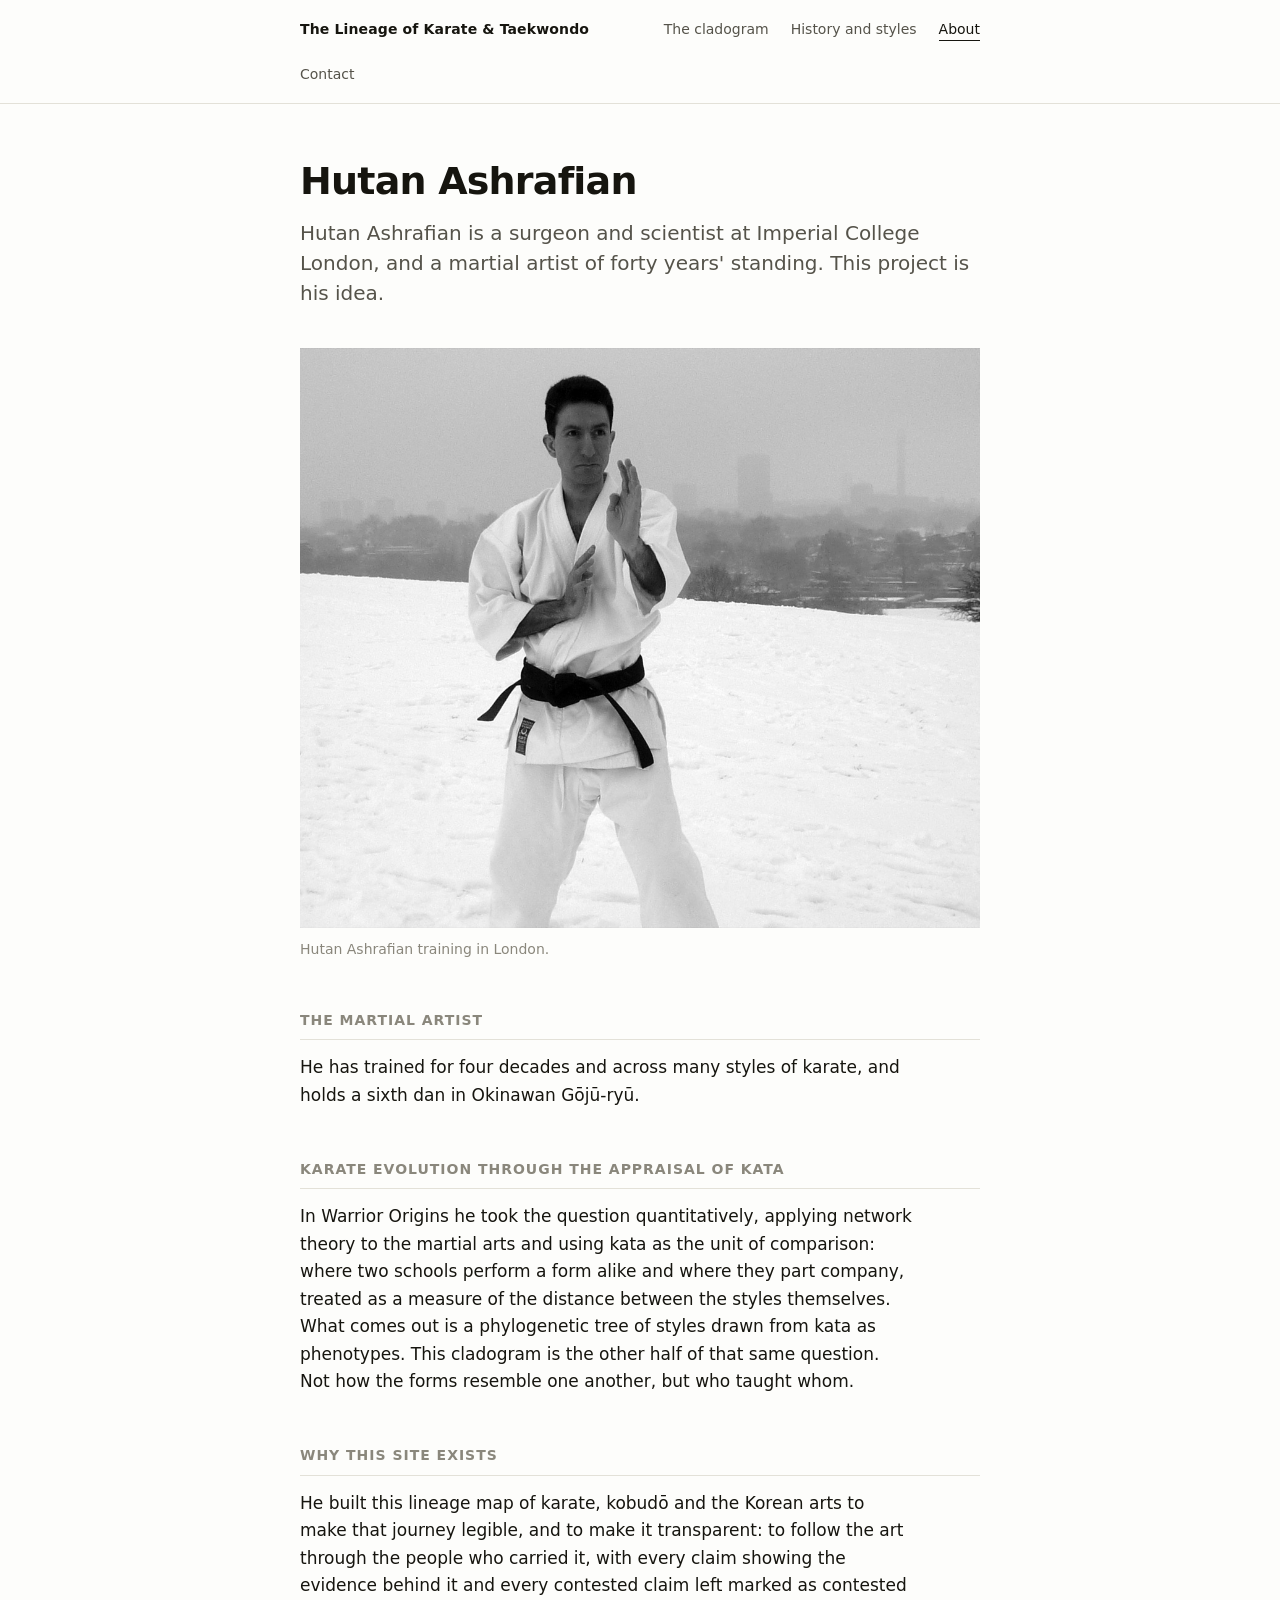
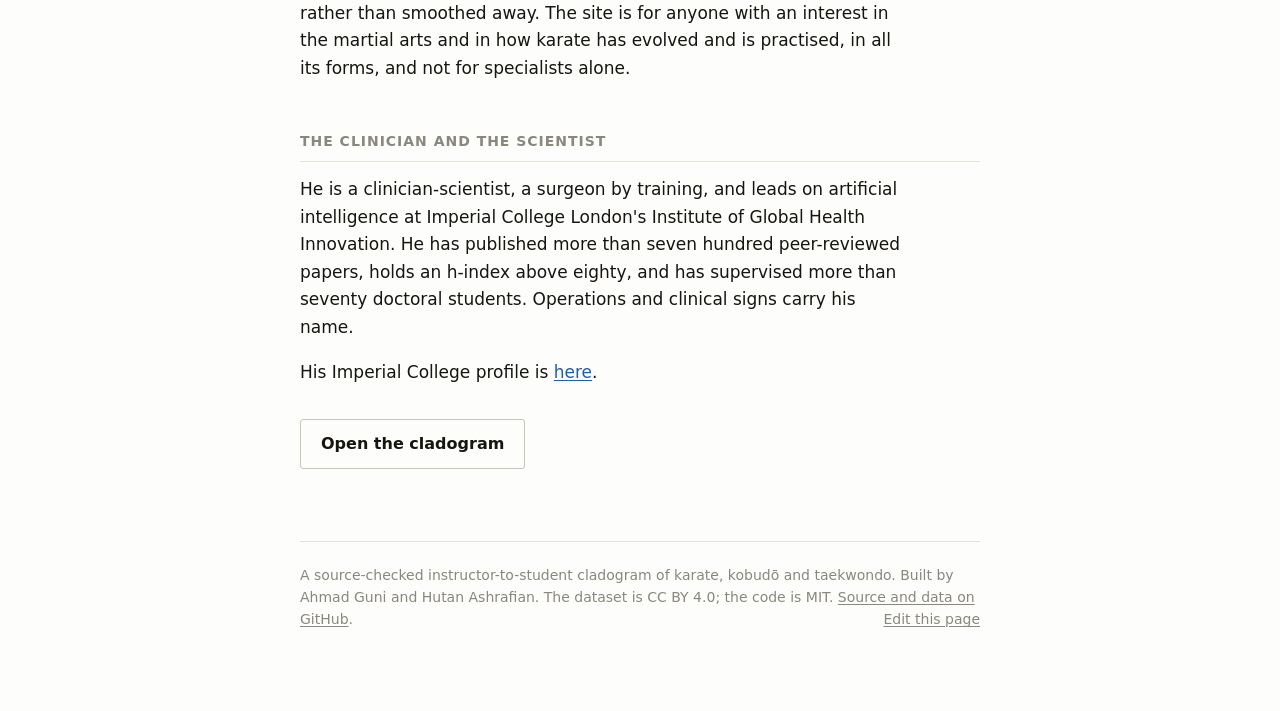
==== commit ea087e0f: "Cut the martial artist passage to the fact Four decades, many styles, a sixth dan in Okinawan Gojo-r" ====
--- a/docs/about/index.html
+++ b/docs/about/index.html
@@ -110,7 +110,7 @@
 </figure>
 
 <h2 data-key="about.h_karate">The martial artist</h2>
-<p data-key="about.karate">He has trained for four decades and across many styles of karate, and holds the sixth dan in Okinawan Gōjū-ryū. That is the vantage point this project is built from. It is long enough in the art to have watched the same kata taught differently in different rooms, and to know how much of what is said about lineage is repeated rather than checked.</p>
+<p data-key="about.karate">He has trained for four decades and across many styles of karate, and holds a sixth dan in Okinawan Gōjū-ryū.</p>
 
 <h2 data-key="about.h_origins">Karate evolution through the appraisal of kata</h2>
 <p data-key="about.origins">In Warrior Origins he took the question quantitatively, applying network theory to the martial arts and using kata as the unit of comparison: where two schools perform a form alike and where they part company, treated as a measure of the distance between the styles themselves. What comes out is a phylogenetic tree of styles drawn from kata as phenotypes. This cladogram is the other half of that same question. Not how the forms resemble one another, but who taught whom.</p>
@@ -131,7 +131,7 @@
 Built by Ahmad Guni and Hutan Ashrafian. The dataset is CC BY 4.0; the code is MIT.
 <a href="https://github.com/amg-ai-labs/karate-lineage">Source and data on GitHub</a>.</footer>
 </main>
-<script id="content" type="application/json">{"history": {"standfirst": "Karate's history is usually told as a lineage chart on a dojo wall. This project treats it as a dataset instead, and every figure on this page is computed from it rather than typed.", "towns": "Before karate had that name it was ti, and it was practised in the Ryukyu Kingdom in three places a few miles apart and quite distinct: Shuri, the royal capital; Naha, the port; and Tomari, the smaller harbour between them. The distinction is not geographical trivia. It is the deepest division in the data, and almost every style alive today traces to one of them, or to Kanbun Uechi's separate importation from Fujian.", "chinese": "Every Okinawan tradition names Chinese teachers, and almost none of them can be identified with confidence. Ryu Ryu Ko, who taught Higaonna Kanryo, has no securely established Chinese name. Kusanku is a title rather than a name. The dataset records these figures because the tradition does, marks them at low confidence, and does not pretend the identification is settled.", "founding": "Almost nothing called a ryu is older than the twentieth century. The names arrived when the art was formalised, taken to Japan and taught in schools and universities, which is why a style's founding date is so often decades after the death of the man it claims descent from.", "anachronism": "That ordering is also a warning about lineage charts. A style founded in 1956 cannot have been practised by a man who died in 1915, however genuinely he stands in its ancestry. The pipeline enforces this: a style tag that postdates a person's lifetime is dropped, on the principle that descent is not membership.", "kata": "Kata carry history that the lineage charts lose, because a form travels even when the teaching relationship is unrecorded. Each is held with its meaning, era, likely creator and modifier, the styles that practise it, and its relationship to similarly named forms: the same kata under another name, a close variant, a later derivative, a shared ancestor, or merely a shared name.", "reading": "People sit in the decade they were born, so the chart is a timeline as well as a tree. Line weight and pattern carry meaning: a solid line is the teacher whose style the student went on to carry, a dash-dot line is study that did not carry the style, and dots mean the claim is thinly evidenced. Colour is the originating tradition. The full key is in the chart itself."}, "about": {"caption": "Hutan Ashrafian training in London.", "h_karate": "The martial artist", "h_origins": "Karate evolution through the appraisal of kata", "h_project": "Why this site exists", "h_role": "The clinician and the scientist", "standfirst": "Hutan Ashrafian is a surgeon and scientist at Imperial College London, and a martial artist of forty years' standing. This project is his idea.", "karate": "He has trained for four decades and across many styles of karate, and holds the sixth dan in Okinawan Gōjū-ryū. That is the vantage point this project is built from. It is long enough in the art to have watched the same kata taught differently in different rooms, and to know how much of what is said about lineage is repeated rather than checked.", "origins": "In Warrior Origins he took the question quantitatively, applying network theory to the martial arts and using kata as the unit of comparison: where two schools perform a form alike and where they part company, treated as a measure of the distance between the styles themselves. What comes out is a phylogenetic tree of styles drawn from kata as phenotypes. This cladogram is the other half of that same question. Not how the forms resemble one another, but who taught whom.", "project": "He built this lineage map of karate, kobudō and the Korean arts to make that journey legible, and to make it transparent: to follow the art through the people who carried it, with every claim showing the evidence behind it and every contested claim left marked as contested rather than smoothed away. The site is for anyone with an interest in the martial arts and in how karate has evolved and is practised, in all its forms, and not for specialists alone.", "role": "He is a clinician-scientist, a surgeon by training, and leads on artificial intelligence at Imperial College London's Institute of Global Health Innovation. He has published more than seven hundred peer-reviewed papers, holds an h-index above eighty, and has supervised more than seventy doctoral students. Operations and clinical signs carry his name."}, "contact": {"standfirst": "Corrections are welcome, and the more specific they are the better.", "corrections": "If something here is wrong and you know the material, the most useful thing you can send is the claim, the correction, and where the correction comes from. A claim with no source is not a weak claim, it is not a claim: it will be recorded at low confidence or not at all. Page references from books are ideal, and Japanese, Okinawan, Chinese and Korean sources are especially welcome.", "how": "The surest route is the issue tracker on GitHub, because a correction filed there is recorded with its reasoning and can be traced afterwards by anyone who wonders why a claim reads as it does. Corrections sent privately are welcome too, and are treated the same way: they go into the override files with their source and their reason attached.", "issues": "Anything technical, or a correction you would rather file publicly, can go to the issue tracker on GitHub, where it is recorded with its reasoning and can be traced afterwards.", "citation": "If you use the dataset, please cite it. The citation is in CITATION.cff in the repository, and the data is CC BY 4.0."}}</script>
+<script id="content" type="application/json">{"history": {"standfirst": "Karate's history is usually told as a lineage chart on a dojo wall. This project treats it as a dataset instead, and every figure on this page is computed from it rather than typed.", "towns": "Before karate had that name it was ti, and it was practised in the Ryukyu Kingdom in three places a few miles apart and quite distinct: Shuri, the royal capital; Naha, the port; and Tomari, the smaller harbour between them. The distinction is not geographical trivia. It is the deepest division in the data, and almost every style alive today traces to one of them, or to Kanbun Uechi's separate importation from Fujian.", "chinese": "Every Okinawan tradition names Chinese teachers, and almost none of them can be identified with confidence. Ryu Ryu Ko, who taught Higaonna Kanryo, has no securely established Chinese name. Kusanku is a title rather than a name. The dataset records these figures because the tradition does, marks them at low confidence, and does not pretend the identification is settled.", "founding": "Almost nothing called a ryu is older than the twentieth century. The names arrived when the art was formalised, taken to Japan and taught in schools and universities, which is why a style's founding date is so often decades after the death of the man it claims descent from.", "anachronism": "That ordering is also a warning about lineage charts. A style founded in 1956 cannot have been practised by a man who died in 1915, however genuinely he stands in its ancestry. The pipeline enforces this: a style tag that postdates a person's lifetime is dropped, on the principle that descent is not membership.", "kata": "Kata carry history that the lineage charts lose, because a form travels even when the teaching relationship is unrecorded. Each is held with its meaning, era, likely creator and modifier, the styles that practise it, and its relationship to similarly named forms: the same kata under another name, a close variant, a later derivative, a shared ancestor, or merely a shared name.", "reading": "People sit in the decade they were born, so the chart is a timeline as well as a tree. Line weight and pattern carry meaning: a solid line is the teacher whose style the student went on to carry, a dash-dot line is study that did not carry the style, and dots mean the claim is thinly evidenced. Colour is the originating tradition. The full key is in the chart itself."}, "about": {"caption": "Hutan Ashrafian training in London.", "h_karate": "The martial artist", "h_origins": "Karate evolution through the appraisal of kata", "h_project": "Why this site exists", "h_role": "The clinician and the scientist", "standfirst": "Hutan Ashrafian is a surgeon and scientist at Imperial College London, and a martial artist of forty years' standing. This project is his idea.", "karate": "He has trained for four decades and across many styles of karate, and holds a sixth dan in Okinawan Gōjū-ryū.", "origins": "In Warrior Origins he took the question quantitatively, applying network theory to the martial arts and using kata as the unit of comparison: where two schools perform a form alike and where they part company, treated as a measure of the distance between the styles themselves. What comes out is a phylogenetic tree of styles drawn from kata as phenotypes. This cladogram is the other half of that same question. Not how the forms resemble one another, but who taught whom.", "project": "He built this lineage map of karate, kobudō and the Korean arts to make that journey legible, and to make it transparent: to follow the art through the people who carried it, with every claim showing the evidence behind it and every contested claim left marked as contested rather than smoothed away. The site is for anyone with an interest in the martial arts and in how karate has evolved and is practised, in all its forms, and not for specialists alone.", "role": "He is a clinician-scientist, a surgeon by training, and leads on artificial intelligence at Imperial College London's Institute of Global Health Innovation. He has published more than seven hundred peer-reviewed papers, holds an h-index above eighty, and has supervised more than seventy doctoral students. Operations and clinical signs carry his name."}, "contact": {"standfirst": "Corrections are welcome, and the more specific they are the better.", "corrections": "If something here is wrong and you know the material, the most useful thing you can send is the claim, the correction, and where the correction comes from. A claim with no source is not a weak claim, it is not a claim: it will be recorded at low confidence or not at all. Page references from books are ideal, and Japanese, Okinawan, Chinese and Korean sources are especially welcome.", "how": "The surest route is the issue tracker on GitHub, because a correction filed there is recorded with its reasoning and can be traced afterwards by anyone who wonders why a claim reads as it does. Corrections sent privately are welcome too, and are treated the same way: they go into the override files with their source and their reason attached.", "issues": "Anything technical, or a correction you would rather file publicly, can go to the issue tracker on GitHub, where it is recorded with its reasoning and can be traced afterwards.", "citation": "If you use the dataset, please cite it. The citation is in CITATION.cff in the repository, and the data is CC BY 4.0."}}</script>
 <script>
 /* Editing the prose from the page itself.
 
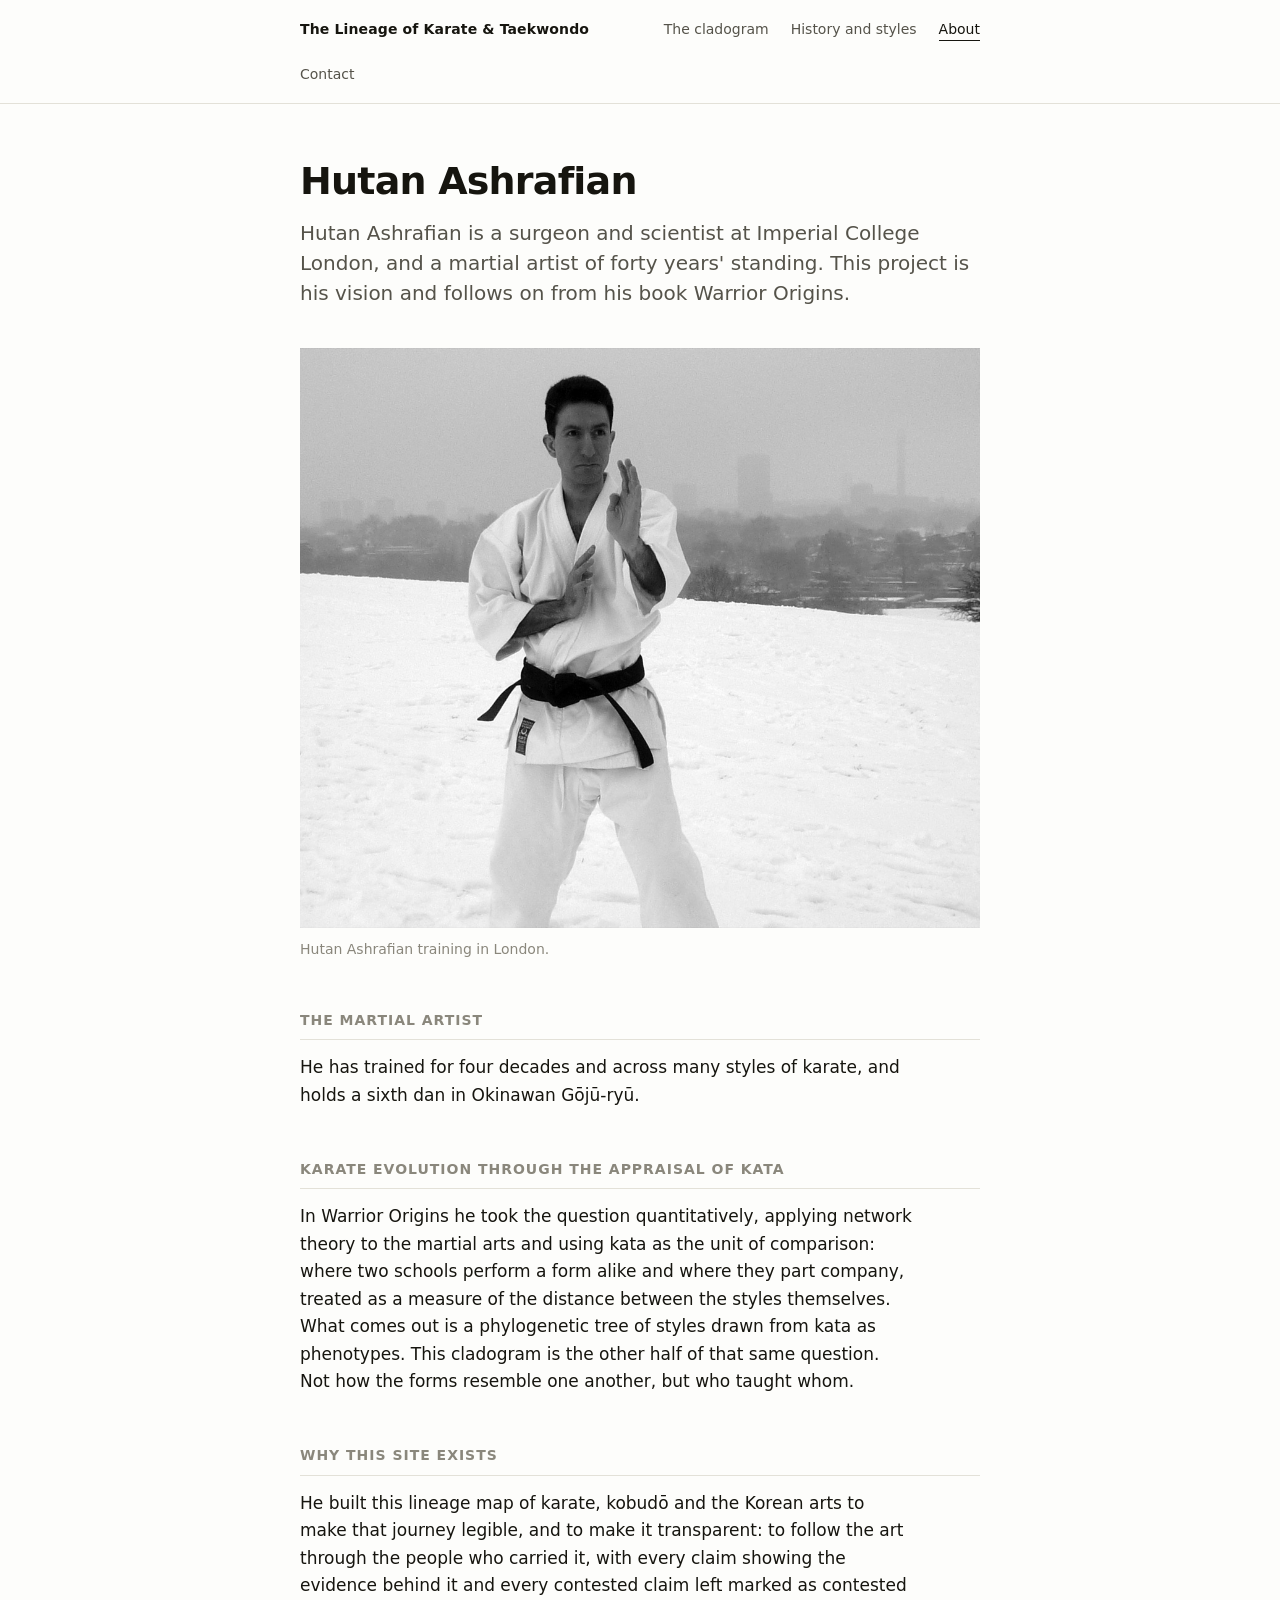
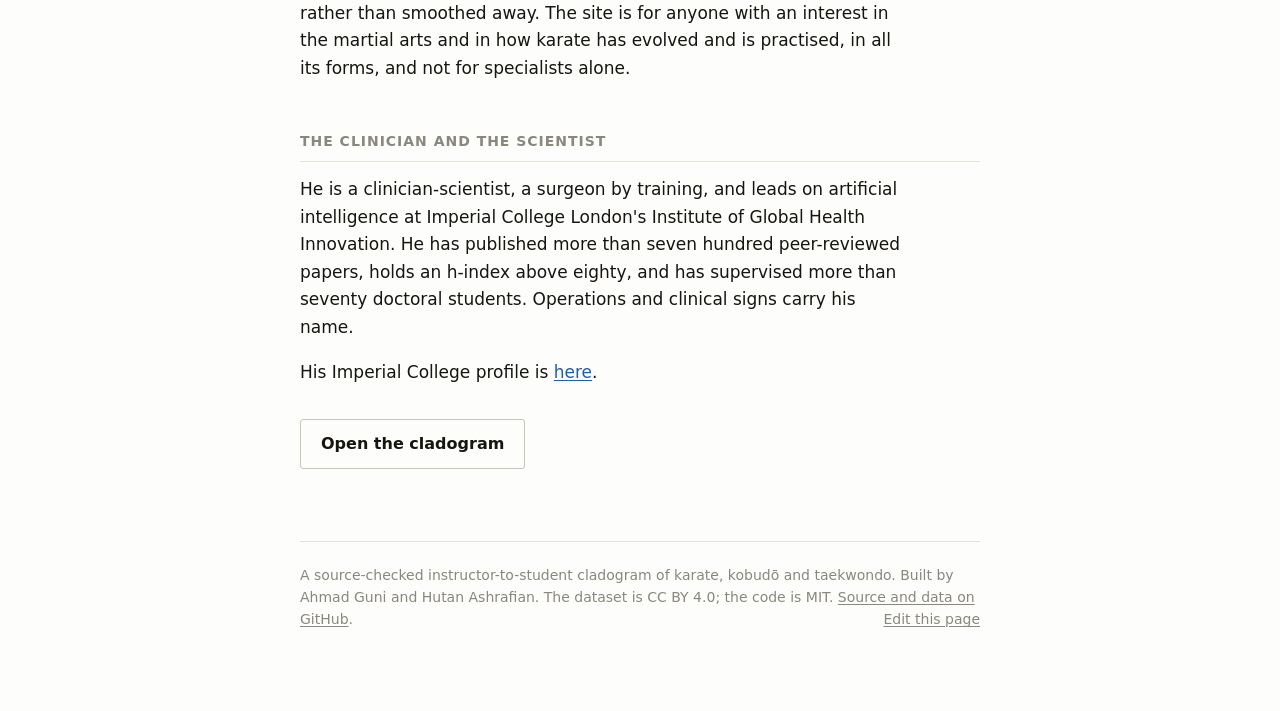
==== commit ddbbd34d: "The standfirst, in his words "This project is his vision and follows on from his book Warrior Origin" ====
--- a/docs/about/index.html
+++ b/docs/about/index.html
@@ -100,7 +100,7 @@
 <main>
 
 <h1>Hutan Ashrafian</h1>
-<p class="standfirst" data-key="about.standfirst">Hutan Ashrafian is a surgeon and scientist at Imperial College London, and a martial artist of forty years' standing. This project is his idea.</p>
+<p class="standfirst" data-key="about.standfirst">Hutan Ashrafian is a surgeon and scientist at Imperial College London, and a martial artist of forty years' standing. This project is his vision and follows on from his book Warrior Origins.</p>
 
 <figure>
   <img src="../img/hutan-training.jpg" width="1100" height="939" loading="lazy"
@@ -131,7 +131,7 @@
 Built by Ahmad Guni and Hutan Ashrafian. The dataset is CC BY 4.0; the code is MIT.
 <a href="https://github.com/amg-ai-labs/karate-lineage">Source and data on GitHub</a>.</footer>
 </main>
-<script id="content" type="application/json">{"history": {"standfirst": "Karate's history is usually told as a lineage chart on a dojo wall. This project treats it as a dataset instead, and every figure on this page is computed from it rather than typed.", "towns": "Before karate had that name it was ti, and it was practised in the Ryukyu Kingdom in three places a few miles apart and quite distinct: Shuri, the royal capital; Naha, the port; and Tomari, the smaller harbour between them. The distinction is not geographical trivia. It is the deepest division in the data, and almost every style alive today traces to one of them, or to Kanbun Uechi's separate importation from Fujian.", "chinese": "Every Okinawan tradition names Chinese teachers, and almost none of them can be identified with confidence. Ryu Ryu Ko, who taught Higaonna Kanryo, has no securely established Chinese name. Kusanku is a title rather than a name. The dataset records these figures because the tradition does, marks them at low confidence, and does not pretend the identification is settled.", "founding": "Almost nothing called a ryu is older than the twentieth century. The names arrived when the art was formalised, taken to Japan and taught in schools and universities, which is why a style's founding date is so often decades after the death of the man it claims descent from.", "anachronism": "That ordering is also a warning about lineage charts. A style founded in 1956 cannot have been practised by a man who died in 1915, however genuinely he stands in its ancestry. The pipeline enforces this: a style tag that postdates a person's lifetime is dropped, on the principle that descent is not membership.", "kata": "Kata carry history that the lineage charts lose, because a form travels even when the teaching relationship is unrecorded. Each is held with its meaning, era, likely creator and modifier, the styles that practise it, and its relationship to similarly named forms: the same kata under another name, a close variant, a later derivative, a shared ancestor, or merely a shared name.", "reading": "People sit in the decade they were born, so the chart is a timeline as well as a tree. Line weight and pattern carry meaning: a solid line is the teacher whose style the student went on to carry, a dash-dot line is study that did not carry the style, and dots mean the claim is thinly evidenced. Colour is the originating tradition. The full key is in the chart itself."}, "about": {"caption": "Hutan Ashrafian training in London.", "h_karate": "The martial artist", "h_origins": "Karate evolution through the appraisal of kata", "h_project": "Why this site exists", "h_role": "The clinician and the scientist", "standfirst": "Hutan Ashrafian is a surgeon and scientist at Imperial College London, and a martial artist of forty years' standing. This project is his idea.", "karate": "He has trained for four decades and across many styles of karate, and holds a sixth dan in Okinawan Gōjū-ryū.", "origins": "In Warrior Origins he took the question quantitatively, applying network theory to the martial arts and using kata as the unit of comparison: where two schools perform a form alike and where they part company, treated as a measure of the distance between the styles themselves. What comes out is a phylogenetic tree of styles drawn from kata as phenotypes. This cladogram is the other half of that same question. Not how the forms resemble one another, but who taught whom.", "project": "He built this lineage map of karate, kobudō and the Korean arts to make that journey legible, and to make it transparent: to follow the art through the people who carried it, with every claim showing the evidence behind it and every contested claim left marked as contested rather than smoothed away. The site is for anyone with an interest in the martial arts and in how karate has evolved and is practised, in all its forms, and not for specialists alone.", "role": "He is a clinician-scientist, a surgeon by training, and leads on artificial intelligence at Imperial College London's Institute of Global Health Innovation. He has published more than seven hundred peer-reviewed papers, holds an h-index above eighty, and has supervised more than seventy doctoral students. Operations and clinical signs carry his name."}, "contact": {"standfirst": "Corrections are welcome, and the more specific they are the better.", "corrections": "If something here is wrong and you know the material, the most useful thing you can send is the claim, the correction, and where the correction comes from. A claim with no source is not a weak claim, it is not a claim: it will be recorded at low confidence or not at all. Page references from books are ideal, and Japanese, Okinawan, Chinese and Korean sources are especially welcome.", "how": "The surest route is the issue tracker on GitHub, because a correction filed there is recorded with its reasoning and can be traced afterwards by anyone who wonders why a claim reads as it does. Corrections sent privately are welcome too, and are treated the same way: they go into the override files with their source and their reason attached.", "issues": "Anything technical, or a correction you would rather file publicly, can go to the issue tracker on GitHub, where it is recorded with its reasoning and can be traced afterwards.", "citation": "If you use the dataset, please cite it. The citation is in CITATION.cff in the repository, and the data is CC BY 4.0."}}</script>
+<script id="content" type="application/json">{"history": {"standfirst": "Karate's history is usually told as a lineage chart on a dojo wall. This project treats it as a dataset instead, and every figure on this page is computed from it rather than typed.", "towns": "Before karate had that name it was ti, and it was practised in the Ryukyu Kingdom in three places a few miles apart and quite distinct: Shuri, the royal capital; Naha, the port; and Tomari, the smaller harbour between them. The distinction is not geographical trivia. It is the deepest division in the data, and almost every style alive today traces to one of them, or to Kanbun Uechi's separate importation from Fujian.", "chinese": "Every Okinawan tradition names Chinese teachers, and almost none of them can be identified with confidence. Ryu Ryu Ko, who taught Higaonna Kanryo, has no securely established Chinese name. Kusanku is a title rather than a name. The dataset records these figures because the tradition does, marks them at low confidence, and does not pretend the identification is settled.", "founding": "Almost nothing called a ryu is older than the twentieth century. The names arrived when the art was formalised, taken to Japan and taught in schools and universities, which is why a style's founding date is so often decades after the death of the man it claims descent from.", "anachronism": "That ordering is also a warning about lineage charts. A style founded in 1956 cannot have been practised by a man who died in 1915, however genuinely he stands in its ancestry. The pipeline enforces this: a style tag that postdates a person's lifetime is dropped, on the principle that descent is not membership.", "kata": "Kata carry history that the lineage charts lose, because a form travels even when the teaching relationship is unrecorded. Each is held with its meaning, era, likely creator and modifier, the styles that practise it, and its relationship to similarly named forms: the same kata under another name, a close variant, a later derivative, a shared ancestor, or merely a shared name.", "reading": "People sit in the decade they were born, so the chart is a timeline as well as a tree. Line weight and pattern carry meaning: a solid line is the teacher whose style the student went on to carry, a dash-dot line is study that did not carry the style, and dots mean the claim is thinly evidenced. Colour is the originating tradition. The full key is in the chart itself."}, "about": {"caption": "Hutan Ashrafian training in London.", "h_karate": "The martial artist", "h_origins": "Karate evolution through the appraisal of kata", "h_project": "Why this site exists", "h_role": "The clinician and the scientist", "standfirst": "Hutan Ashrafian is a surgeon and scientist at Imperial College London, and a martial artist of forty years' standing. This project is his vision and follows on from his book Warrior Origins.", "karate": "He has trained for four decades and across many styles of karate, and holds a sixth dan in Okinawan Gōjū-ryū.", "origins": "In Warrior Origins he took the question quantitatively, applying network theory to the martial arts and using kata as the unit of comparison: where two schools perform a form alike and where they part company, treated as a measure of the distance between the styles themselves. What comes out is a phylogenetic tree of styles drawn from kata as phenotypes. This cladogram is the other half of that same question. Not how the forms resemble one another, but who taught whom.", "project": "He built this lineage map of karate, kobudō and the Korean arts to make that journey legible, and to make it transparent: to follow the art through the people who carried it, with every claim showing the evidence behind it and every contested claim left marked as contested rather than smoothed away. The site is for anyone with an interest in the martial arts and in how karate has evolved and is practised, in all its forms, and not for specialists alone.", "role": "He is a clinician-scientist, a surgeon by training, and leads on artificial intelligence at Imperial College London's Institute of Global Health Innovation. He has published more than seven hundred peer-reviewed papers, holds an h-index above eighty, and has supervised more than seventy doctoral students. Operations and clinical signs carry his name."}, "contact": {"standfirst": "Corrections are welcome, and the more specific they are the better.", "corrections": "If something here is wrong and you know the material, the most useful thing you can send is the claim, the correction, and where the correction comes from. A claim with no source is not a weak claim, it is not a claim: it will be recorded at low confidence or not at all. Page references from books are ideal, and Japanese, Okinawan, Chinese and Korean sources are especially welcome.", "how": "The surest route is the issue tracker on GitHub, because a correction filed there is recorded with its reasoning and can be traced afterwards by anyone who wonders why a claim reads as it does. Corrections sent privately are welcome too, and are treated the same way: they go into the override files with their source and their reason attached.", "issues": "Anything technical, or a correction you would rather file publicly, can go to the issue tracker on GitHub, where it is recorded with its reasoning and can be traced afterwards.", "citation": "If you use the dataset, please cite it. The citation is in CITATION.cff in the repository, and the data is CC BY 4.0."}}</script>
 <script>
 /* Editing the prose from the page itself.
 
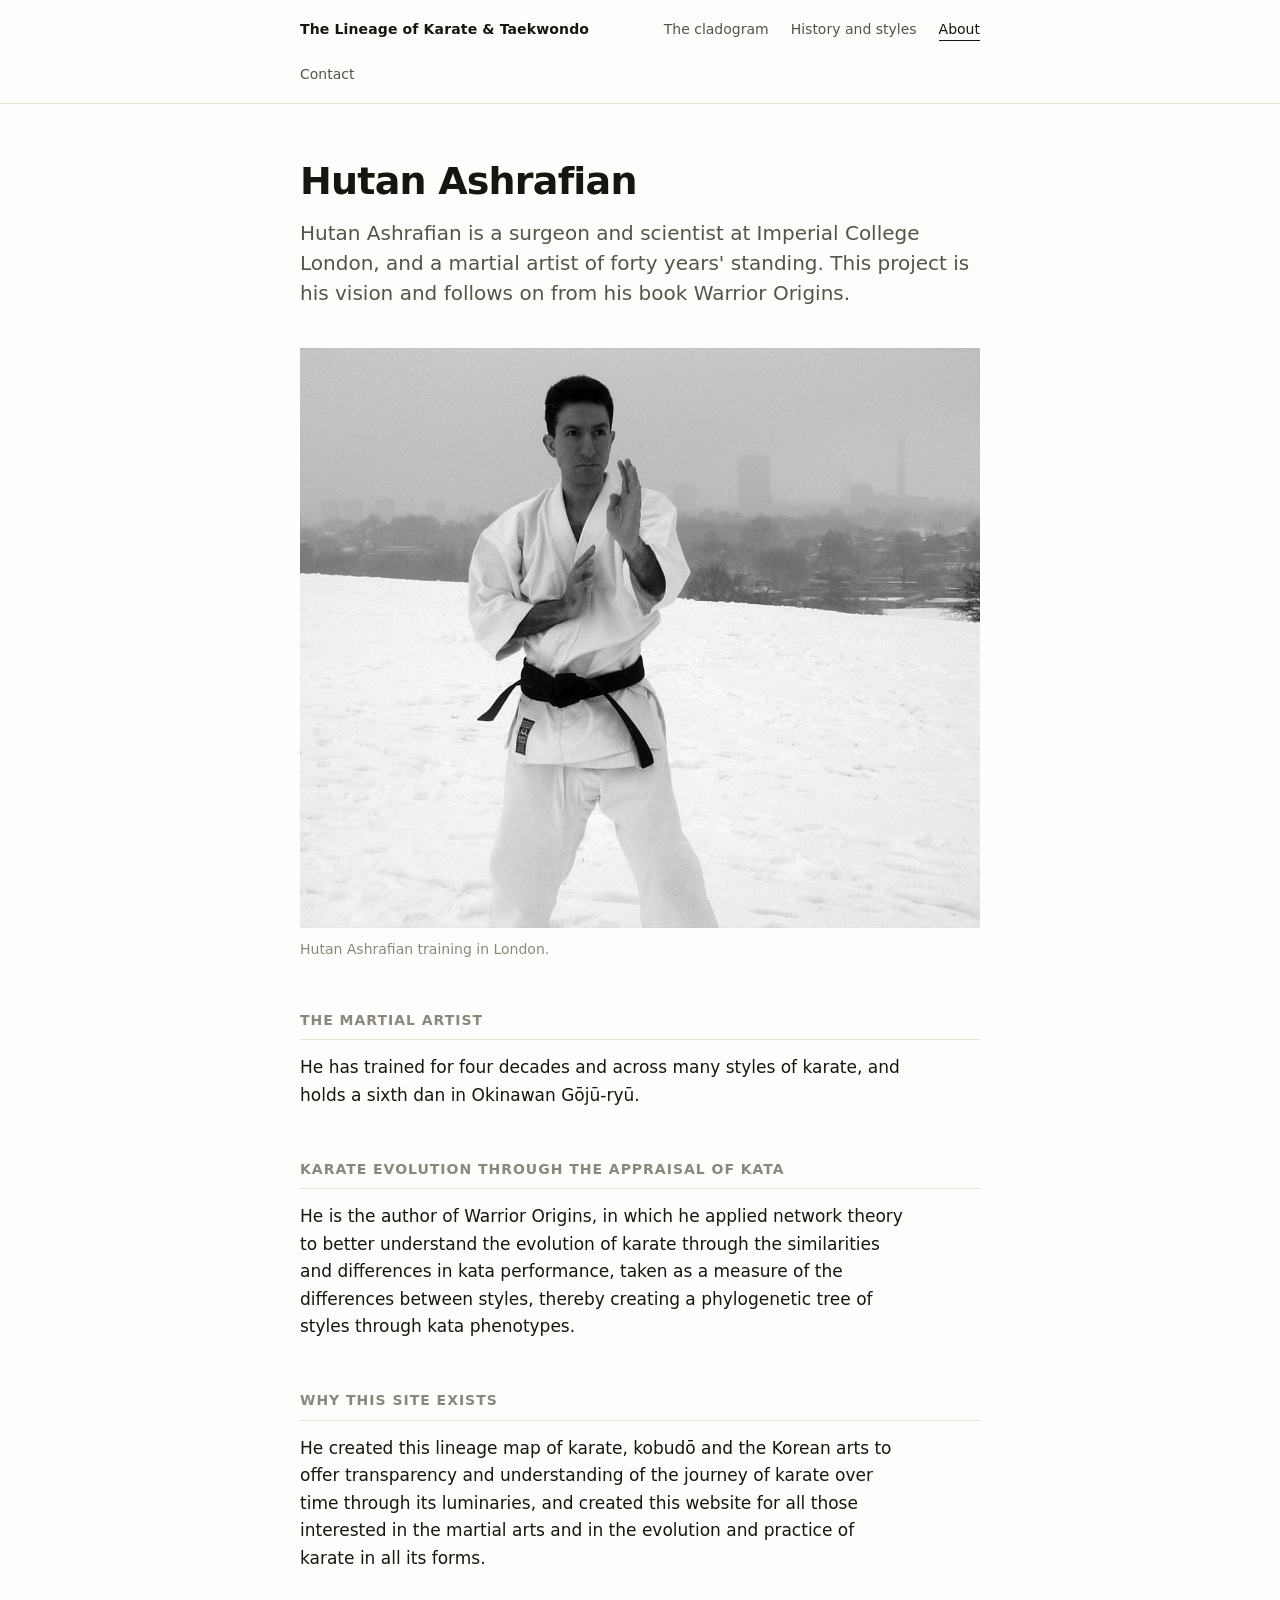
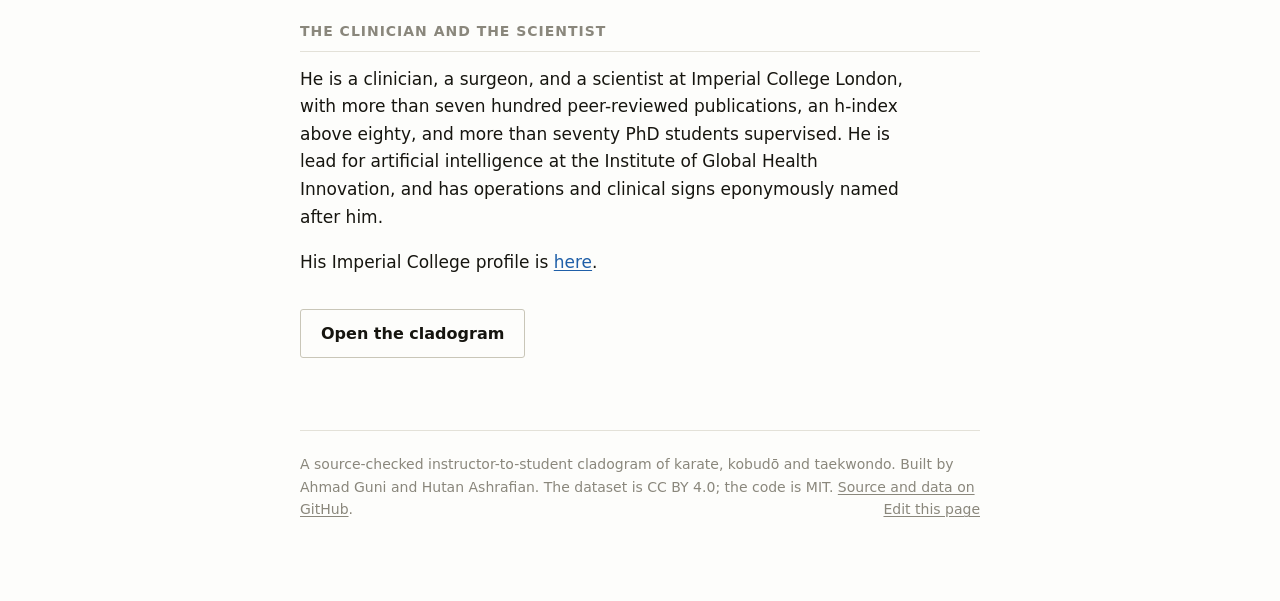
==== commit 0d53d537: "The about page in his words, not mine He asked me not to copy and paste but to present the intent, s" ====
--- a/docs/about/index.html
+++ b/docs/about/index.html
@@ -113,13 +113,13 @@
 <p data-key="about.karate">He has trained for four decades and across many styles of karate, and holds a sixth dan in Okinawan Gōjū-ryū.</p>
 
 <h2 data-key="about.h_origins">Karate evolution through the appraisal of kata</h2>
-<p data-key="about.origins">In Warrior Origins he took the question quantitatively, applying network theory to the martial arts and using kata as the unit of comparison: where two schools perform a form alike and where they part company, treated as a measure of the distance between the styles themselves. What comes out is a phylogenetic tree of styles drawn from kata as phenotypes. This cladogram is the other half of that same question. Not how the forms resemble one another, but who taught whom.</p>
+<p data-key="about.origins">He is the author of Warrior Origins, in which he applied network theory to better understand the evolution of karate through the similarities and differences in kata performance, taken as a measure of the differences between styles, thereby creating a phylogenetic tree of styles through kata phenotypes.</p>
 
 <h2 data-key="about.h_project">Why this site exists</h2>
-<p data-key="about.project">He built this lineage map of karate, kobudō and the Korean arts to make that journey legible, and to make it transparent: to follow the art through the people who carried it, with every claim showing the evidence behind it and every contested claim left marked as contested rather than smoothed away. The site is for anyone with an interest in the martial arts and in how karate has evolved and is practised, in all its forms, and not for specialists alone.</p>
+<p data-key="about.project">He created this lineage map of karate, kobudō and the Korean arts to offer transparency and understanding of the journey of karate over time through its luminaries, and created this website for all those interested in the martial arts and in the evolution and practice of karate in all its forms.</p>
 
 <h2 data-key="about.h_role">The clinician and the scientist</h2>
-<p data-key="about.role">He is a clinician-scientist, a surgeon by training, and leads on artificial intelligence at Imperial College London's Institute of Global Health Innovation. He has published more than seven hundred peer-reviewed papers, holds an h-index above eighty, and has supervised more than seventy doctoral students. Operations and clinical signs carry his name.</p>
+<p data-key="about.role">He is a clinician, a surgeon, and a scientist at Imperial College London, with more than seven hundred peer-reviewed publications, an h-index above eighty, and more than seventy PhD students supervised. He is lead for artificial intelligence at the Institute of Global Health Innovation, and has operations and clinical signs eponymously named after him.</p>
 
 <p>His Imperial College profile is
 <a href="https://profiles.imperial.ac.uk/h.ashrafian">here</a>.</p>
@@ -131,7 +131,7 @@
 Built by Ahmad Guni and Hutan Ashrafian. The dataset is CC BY 4.0; the code is MIT.
 <a href="https://github.com/amg-ai-labs/karate-lineage">Source and data on GitHub</a>.</footer>
 </main>
-<script id="content" type="application/json">{"history": {"standfirst": "Karate's history is usually told as a lineage chart on a dojo wall. This project treats it as a dataset instead, and every figure on this page is computed from it rather than typed.", "towns": "Before karate had that name it was ti, and it was practised in the Ryukyu Kingdom in three places a few miles apart and quite distinct: Shuri, the royal capital; Naha, the port; and Tomari, the smaller harbour between them. The distinction is not geographical trivia. It is the deepest division in the data, and almost every style alive today traces to one of them, or to Kanbun Uechi's separate importation from Fujian.", "chinese": "Every Okinawan tradition names Chinese teachers, and almost none of them can be identified with confidence. Ryu Ryu Ko, who taught Higaonna Kanryo, has no securely established Chinese name. Kusanku is a title rather than a name. The dataset records these figures because the tradition does, marks them at low confidence, and does not pretend the identification is settled.", "founding": "Almost nothing called a ryu is older than the twentieth century. The names arrived when the art was formalised, taken to Japan and taught in schools and universities, which is why a style's founding date is so often decades after the death of the man it claims descent from.", "anachronism": "That ordering is also a warning about lineage charts. A style founded in 1956 cannot have been practised by a man who died in 1915, however genuinely he stands in its ancestry. The pipeline enforces this: a style tag that postdates a person's lifetime is dropped, on the principle that descent is not membership.", "kata": "Kata carry history that the lineage charts lose, because a form travels even when the teaching relationship is unrecorded. Each is held with its meaning, era, likely creator and modifier, the styles that practise it, and its relationship to similarly named forms: the same kata under another name, a close variant, a later derivative, a shared ancestor, or merely a shared name.", "reading": "People sit in the decade they were born, so the chart is a timeline as well as a tree. Line weight and pattern carry meaning: a solid line is the teacher whose style the student went on to carry, a dash-dot line is study that did not carry the style, and dots mean the claim is thinly evidenced. Colour is the originating tradition. The full key is in the chart itself."}, "about": {"caption": "Hutan Ashrafian training in London.", "h_karate": "The martial artist", "h_origins": "Karate evolution through the appraisal of kata", "h_project": "Why this site exists", "h_role": "The clinician and the scientist", "standfirst": "Hutan Ashrafian is a surgeon and scientist at Imperial College London, and a martial artist of forty years' standing. This project is his vision and follows on from his book Warrior Origins.", "karate": "He has trained for four decades and across many styles of karate, and holds a sixth dan in Okinawan Gōjū-ryū.", "origins": "In Warrior Origins he took the question quantitatively, applying network theory to the martial arts and using kata as the unit of comparison: where two schools perform a form alike and where they part company, treated as a measure of the distance between the styles themselves. What comes out is a phylogenetic tree of styles drawn from kata as phenotypes. This cladogram is the other half of that same question. Not how the forms resemble one another, but who taught whom.", "project": "He built this lineage map of karate, kobudō and the Korean arts to make that journey legible, and to make it transparent: to follow the art through the people who carried it, with every claim showing the evidence behind it and every contested claim left marked as contested rather than smoothed away. The site is for anyone with an interest in the martial arts and in how karate has evolved and is practised, in all its forms, and not for specialists alone.", "role": "He is a clinician-scientist, a surgeon by training, and leads on artificial intelligence at Imperial College London's Institute of Global Health Innovation. He has published more than seven hundred peer-reviewed papers, holds an h-index above eighty, and has supervised more than seventy doctoral students. Operations and clinical signs carry his name."}, "contact": {"standfirst": "Corrections are welcome, and the more specific they are the better.", "corrections": "If something here is wrong and you know the material, the most useful thing you can send is the claim, the correction, and where the correction comes from. A claim with no source is not a weak claim, it is not a claim: it will be recorded at low confidence or not at all. Page references from books are ideal, and Japanese, Okinawan, Chinese and Korean sources are especially welcome.", "how": "The surest route is the issue tracker on GitHub, because a correction filed there is recorded with its reasoning and can be traced afterwards by anyone who wonders why a claim reads as it does. Corrections sent privately are welcome too, and are treated the same way: they go into the override files with their source and their reason attached.", "issues": "Anything technical, or a correction you would rather file publicly, can go to the issue tracker on GitHub, where it is recorded with its reasoning and can be traced afterwards.", "citation": "If you use the dataset, please cite it. The citation is in CITATION.cff in the repository, and the data is CC BY 4.0."}}</script>
+<script id="content" type="application/json">{"history": {"standfirst": "Karate's history is usually told as a lineage chart on a dojo wall. This project treats it as a dataset instead, and every figure on this page is computed from it rather than typed.", "towns": "Before karate had that name it was ti, and it was practised in the Ryukyu Kingdom in three places a few miles apart and quite distinct: Shuri, the royal capital; Naha, the port; and Tomari, the smaller harbour between them. The distinction is not geographical trivia. It is the deepest division in the data, and almost every style alive today traces to one of them, or to Kanbun Uechi's separate importation from Fujian.", "chinese": "Every Okinawan tradition names Chinese teachers, and almost none of them can be identified with confidence. Ryu Ryu Ko, who taught Higaonna Kanryo, has no securely established Chinese name. Kusanku is a title rather than a name. The dataset records these figures because the tradition does, marks them at low confidence, and does not pretend the identification is settled.", "founding": "Almost nothing called a ryu is older than the twentieth century. The names arrived when the art was formalised, taken to Japan and taught in schools and universities, which is why a style's founding date is so often decades after the death of the man it claims descent from.", "anachronism": "That ordering is also a warning about lineage charts. A style founded in 1956 cannot have been practised by a man who died in 1915, however genuinely he stands in its ancestry. The pipeline enforces this: a style tag that postdates a person's lifetime is dropped, on the principle that descent is not membership.", "kata": "Kata carry history that the lineage charts lose, because a form travels even when the teaching relationship is unrecorded. Each is held with its meaning, era, likely creator and modifier, the styles that practise it, and its relationship to similarly named forms: the same kata under another name, a close variant, a later derivative, a shared ancestor, or merely a shared name.", "reading": "People sit in the decade they were born, so the chart is a timeline as well as a tree. Line weight and pattern carry meaning: a solid line is the teacher whose style the student went on to carry, a dash-dot line is study that did not carry the style, and dots mean the claim is thinly evidenced. Colour is the originating tradition. The full key is in the chart itself."}, "about": {"caption": "Hutan Ashrafian training in London.", "h_karate": "The martial artist", "h_origins": "Karate evolution through the appraisal of kata", "h_project": "Why this site exists", "h_role": "The clinician and the scientist", "standfirst": "Hutan Ashrafian is a surgeon and scientist at Imperial College London, and a martial artist of forty years' standing. This project is his vision and follows on from his book Warrior Origins.", "karate": "He has trained for four decades and across many styles of karate, and holds a sixth dan in Okinawan Gōjū-ryū.", "origins": "He is the author of Warrior Origins, in which he applied network theory to better understand the evolution of karate through the similarities and differences in kata performance, taken as a measure of the differences between styles, thereby creating a phylogenetic tree of styles through kata phenotypes.", "project": "He created this lineage map of karate, kobudō and the Korean arts to offer transparency and understanding of the journey of karate over time through its luminaries, and created this website for all those interested in the martial arts and in the evolution and practice of karate in all its forms.", "role": "He is a clinician, a surgeon, and a scientist at Imperial College London, with more than seven hundred peer-reviewed publications, an h-index above eighty, and more than seventy PhD students supervised. He is lead for artificial intelligence at the Institute of Global Health Innovation, and has operations and clinical signs eponymously named after him."}, "contact": {"standfirst": "Corrections are welcome, and the more specific they are the better.", "corrections": "If something here is wrong and you know the material, the most useful thing you can send is the claim, the correction, and where the correction comes from. A claim with no source is not a weak claim, it is not a claim: it will be recorded at low confidence or not at all. Page references from books are ideal, and Japanese, Okinawan, Chinese and Korean sources are especially welcome.", "how": "The surest route is the issue tracker on GitHub, because a correction filed there is recorded with its reasoning and can be traced afterwards by anyone who wonders why a claim reads as it does. Corrections sent privately are welcome too, and are treated the same way: they go into the override files with their source and their reason attached.", "issues": "Anything technical, or a correction you would rather file publicly, can go to the issue tracker on GitHub, where it is recorded with its reasoning and can be traced afterwards.", "citation": "If you use the dataset, please cite it. The citation is in CITATION.cff in the repository, and the data is CC BY 4.0."}}</script>
 <script>
 /* Editing the prose from the page itself.
 
